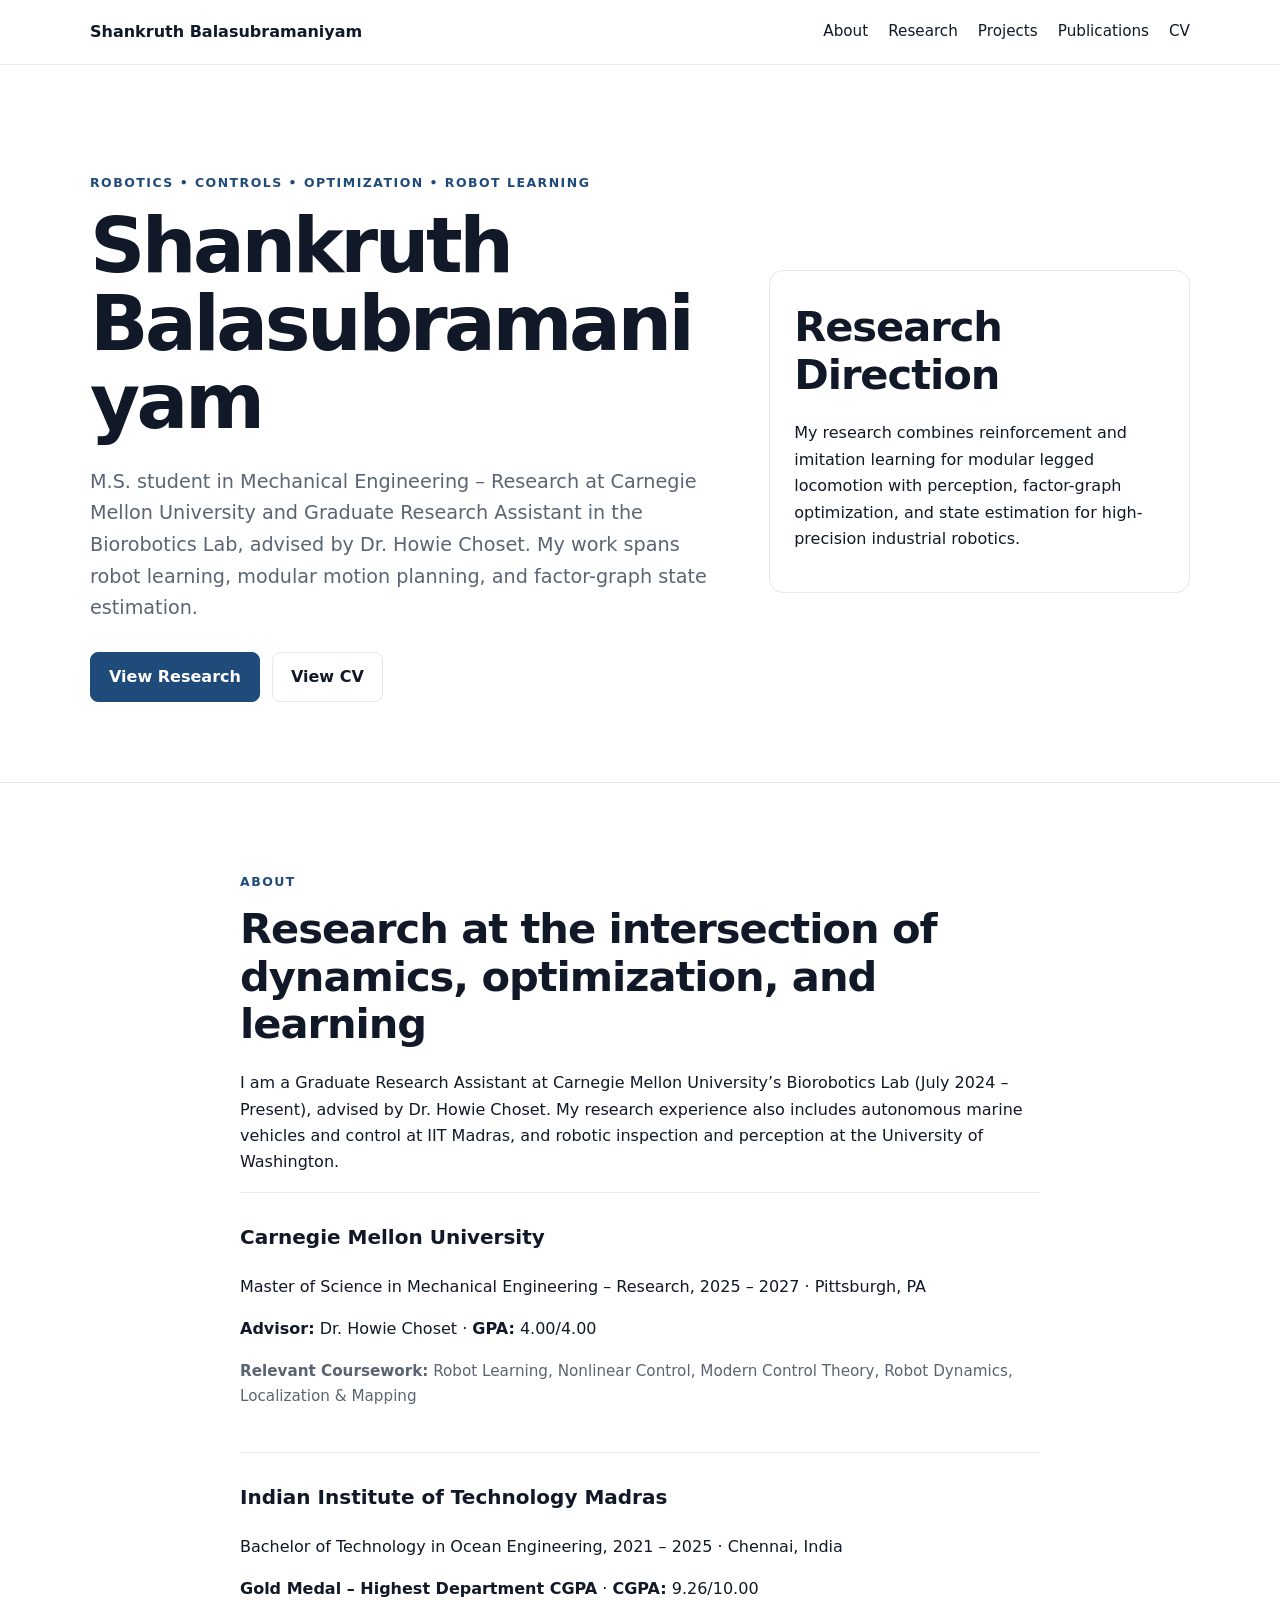
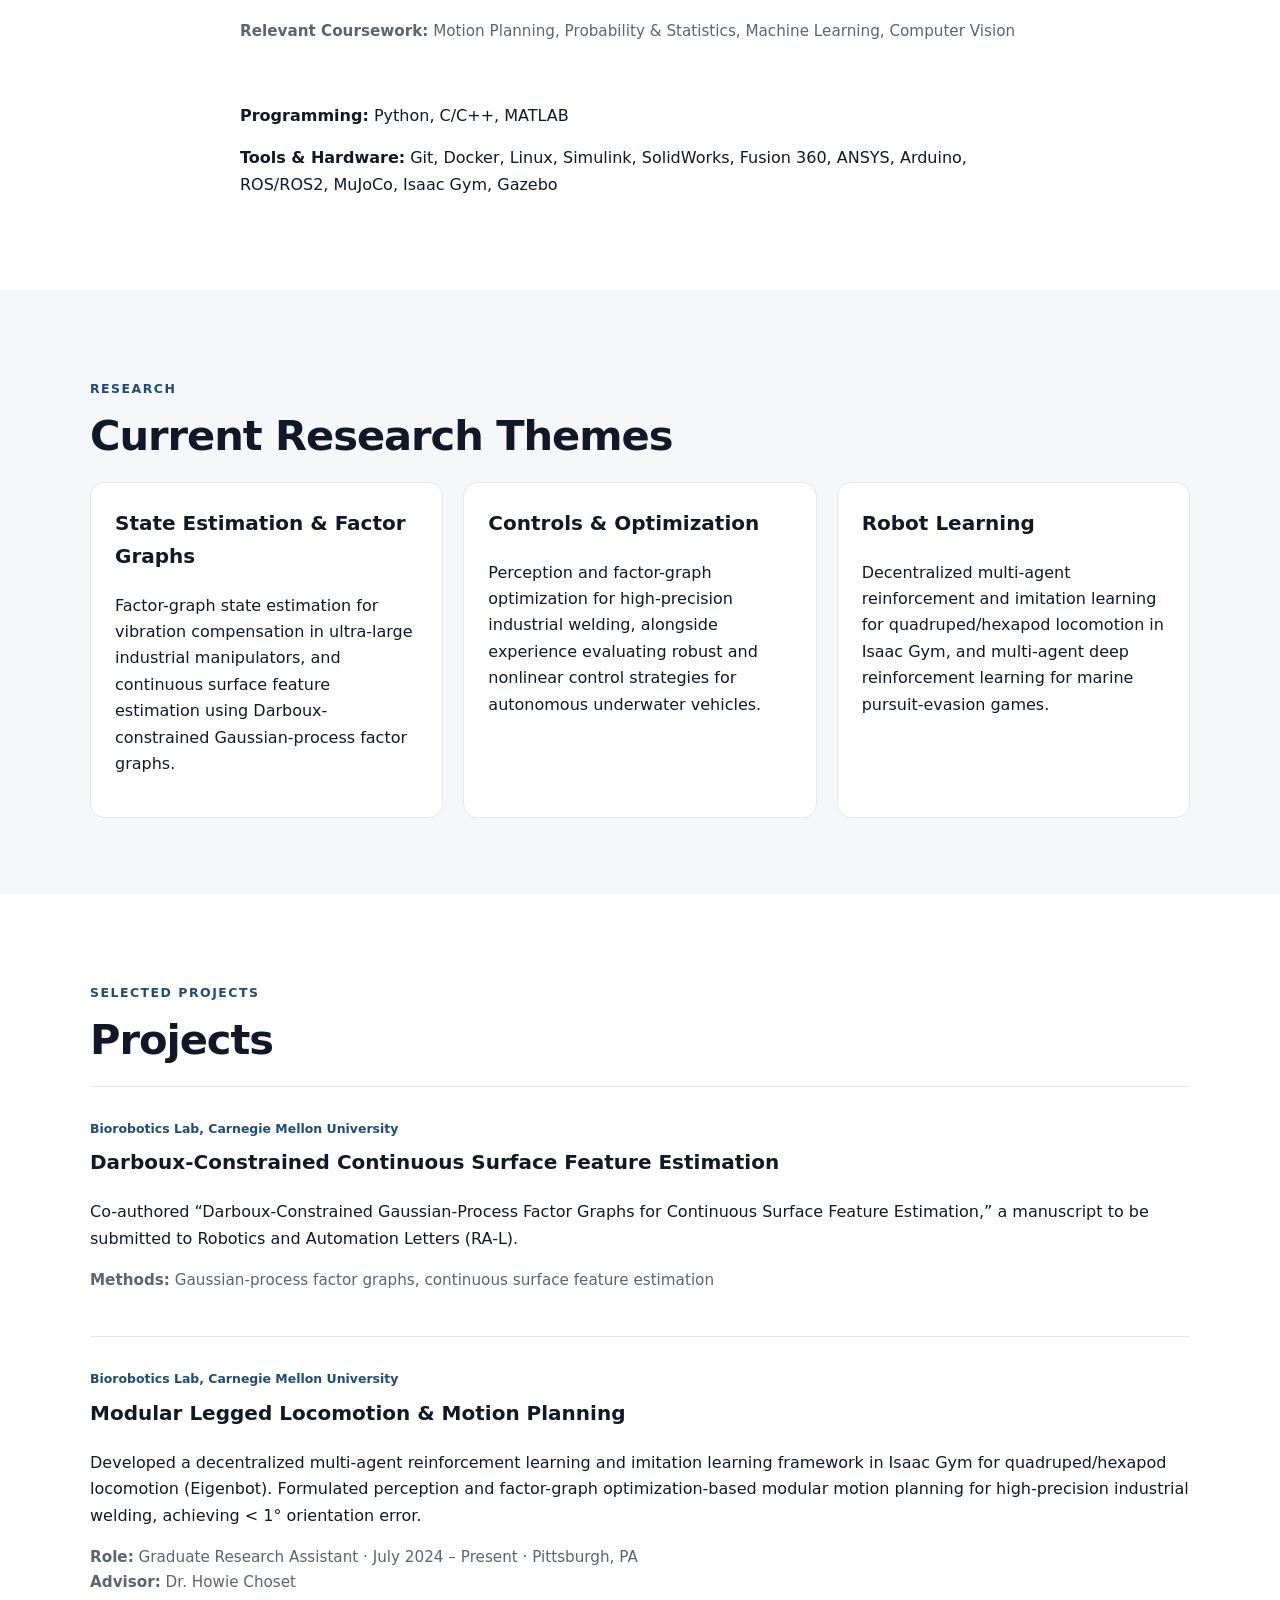
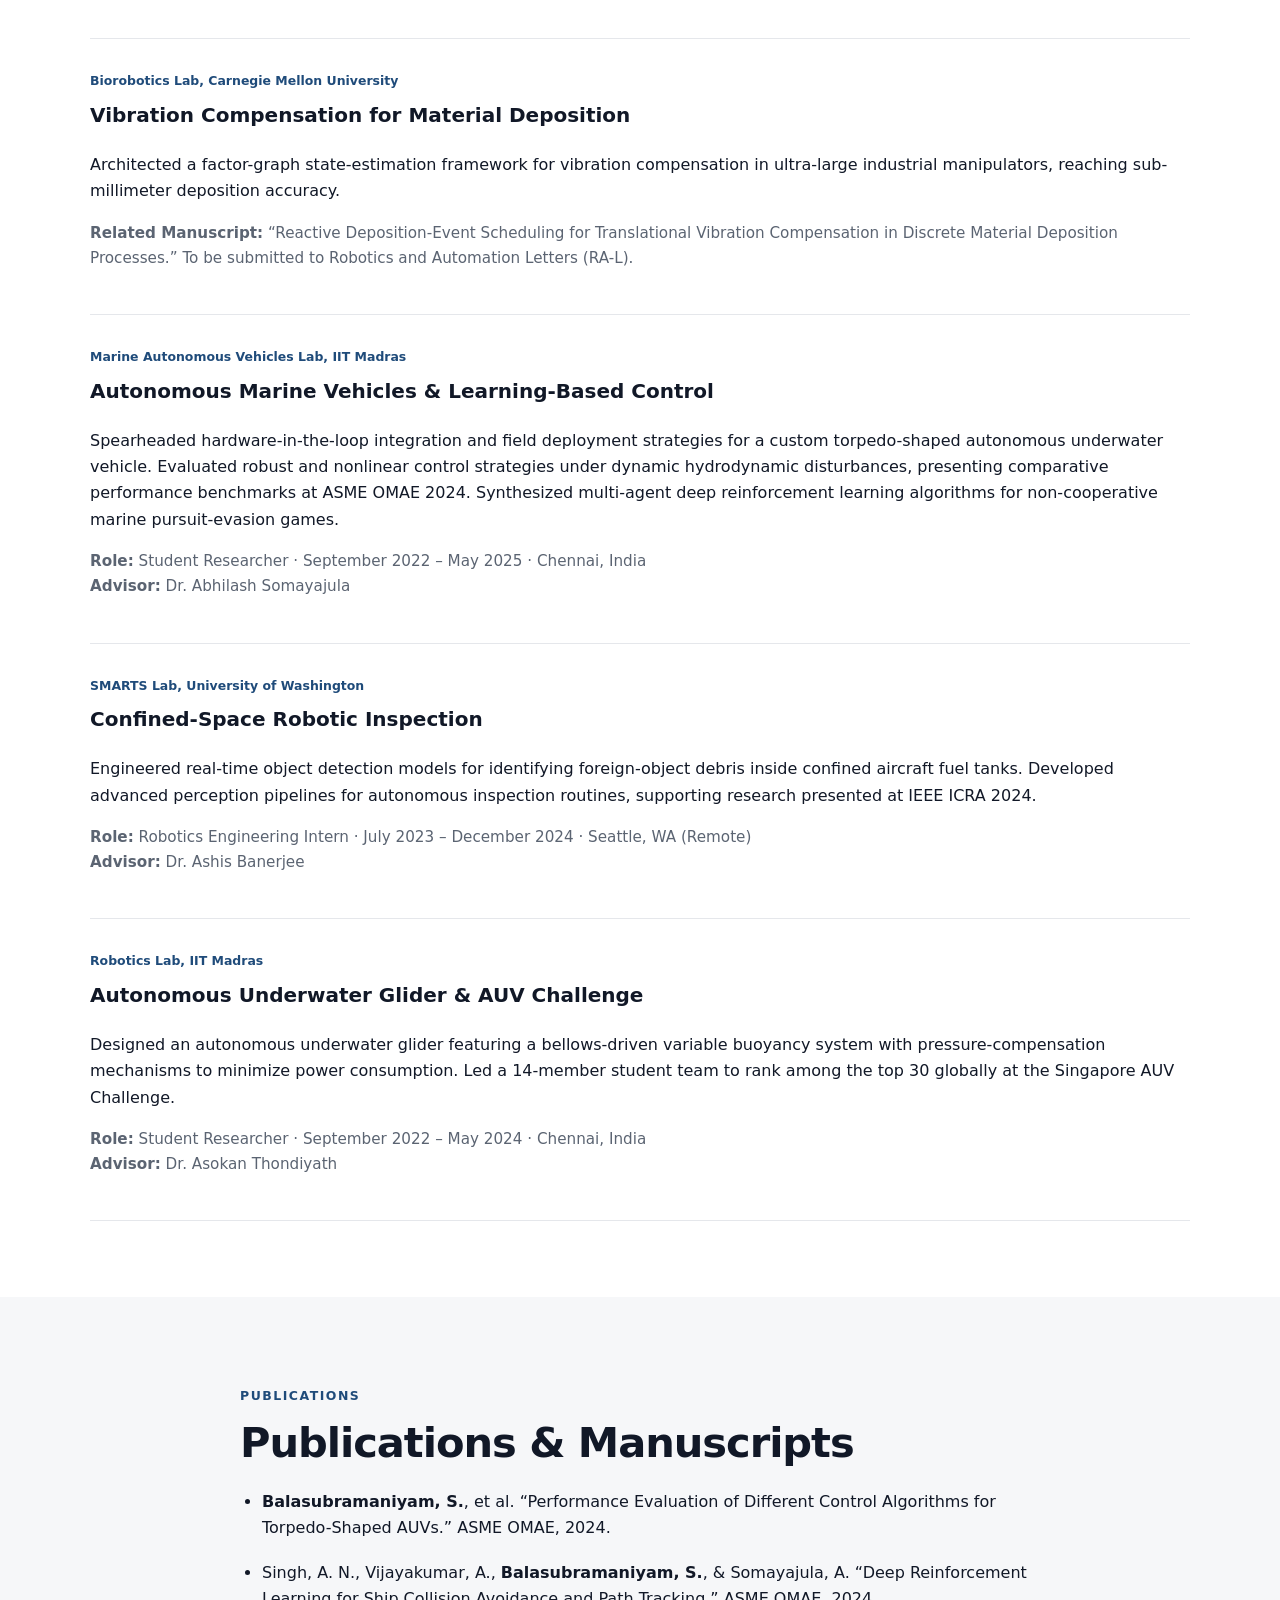
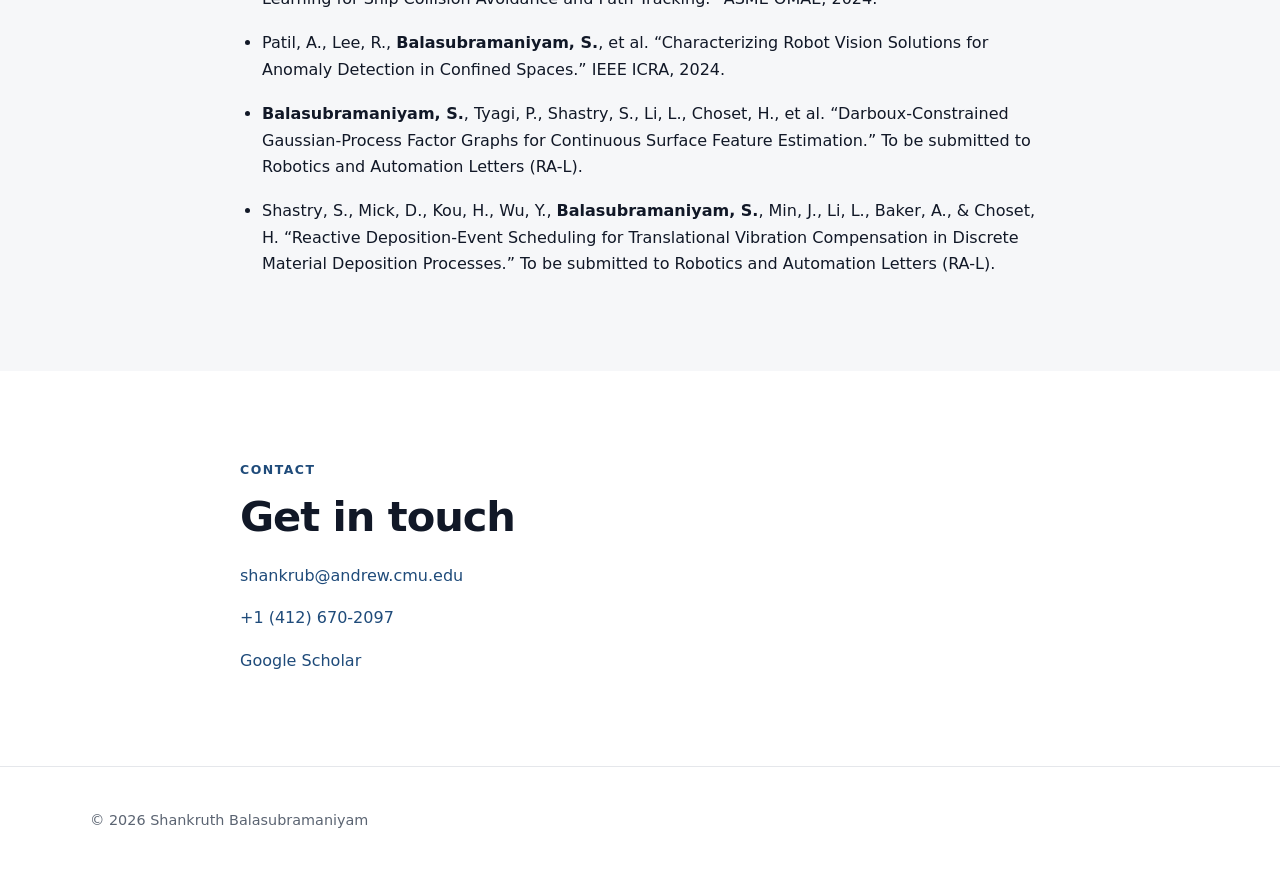
==== index.html @ b3bd7e30 "files added" ====
<!DOCTYPE html>
<html lang="en">
<head>
  <meta charset="UTF-8">
  <meta name="viewport" content="width=device-width, initial-scale=1.0">
  <meta name="description" content="Shankruth Balasubramaniyam — robotics, controls, optimization, and robot learning research portfolio.">
  <title>Shankruth Balasubramaniyam</title>
  <link rel="stylesheet" href="styles.css">
</head>
<body>
<header class="site-header">
  <div class="container nav">
    <a class="brand" href="#home">Shankruth Balasubramaniyam</a>
    <nav aria-label="Main navigation">
      <a href="#about">About</a>
      <a href="#research">Research</a>
      <a href="#projects">Projects</a>
      <a href="#publications">Publications</a>
      <a href="cv.pdf" target="_blank" rel="noopener">CV</a>
    </nav>
  </div>
</header>
<main>
<section id="home" class="hero">
  <div class="container hero-grid">
    <div>
      <p class="eyebrow">Robotics • Controls • Optimization • Robot Learning</p>
      <h1>Shankruth Balasubramaniyam</h1>
      <p class="lead">M.S. student in Mechanical Engineering – Research at Carnegie Mellon University and Graduate Research Assistant in the Biorobotics Lab, advised by Dr. Howie Choset. My work spans robot learning, modular motion planning, and factor-graph state estimation.</p>
      <div class="buttons">
        <a class="button primary" href="#research">View Research</a>
        <a class="button" href="cv.pdf" target="_blank" rel="noopener">View CV</a>
      </div>
    </div>
    <div class="card">
      <h2>Research Direction</h2>
      <p>My research combines reinforcement and imitation learning for modular legged locomotion with perception, factor-graph optimization, and state estimation for high-precision industrial robotics.</p>
    </div>
  </div>
</section>
<section id="about" class="section">
  <div class="container narrow">
    <p class="eyebrow">About</p>
    <h2>Research at the intersection of dynamics, optimization, and learning</h2>
    <p>I am a Graduate Research Assistant at Carnegie Mellon University’s Biorobotics Lab (July 2024 – Present), advised by Dr. Howie Choset. My research experience also includes autonomous marine vehicles and control at IIT Madras, and robotic inspection and perception at the University of Washington.</p>
    <div class="project">
      <h3>Carnegie Mellon University</h3>
      <p>Master of Science in Mechanical Engineering – Research, 2025 – 2027 · Pittsburgh, PA</p>
      <p><strong>Advisor:</strong> Dr. Howie Choset · <strong>GPA:</strong> 4.00/4.00</p>
      <p class="meta"><strong>Relevant Coursework:</strong> Robot Learning, Nonlinear Control, Modern Control Theory, Robot Dynamics, Localization &amp; Mapping</p>
    </div>
    <div class="project">
      <h3>Indian Institute of Technology Madras</h3>
      <p>Bachelor of Technology in Ocean Engineering, 2021 – 2025 · Chennai, India</p>
      <p><strong>Gold Medal – Highest Department CGPA</strong> · <strong>CGPA:</strong> 9.26/10.00</p>
      <p class="meta"><strong>Relevant Coursework:</strong> Motion Planning, Probability &amp; Statistics, Machine Learning, Computer Vision</p>
    </div>
    <p><strong>Programming:</strong> Python, C/C++, MATLAB</p>
    <p><strong>Tools &amp; Hardware:</strong> Git, Docker, Linux, Simulink, SolidWorks, Fusion 360, ANSYS, Arduino, ROS/ROS2, MuJoCo, Isaac Gym, Gazebo</p>
  </div>
</section>
<section id="research" class="section alt">
  <div class="container">
    <p class="eyebrow">Research</p>
    <h2>Current Research Themes</h2>
    <div class="grid three">
      <article class="card">
        <h3>State Estimation &amp; Factor Graphs</h3>
        <p>Factor-graph state estimation for vibration compensation in ultra-large industrial manipulators, and continuous surface feature estimation using Darboux-constrained Gaussian-process factor graphs.</p>
      </article>
      <article class="card">
        <h3>Controls &amp; Optimization</h3>
        <p>Perception and factor-graph optimization for high-precision industrial welding, alongside experience evaluating robust and nonlinear control strategies for autonomous underwater vehicles.</p>
      </article>
      <article class="card">
        <h3>Robot Learning</h3>
        <p>Decentralized multi-agent reinforcement and imitation learning for quadruped/hexapod locomotion in Isaac Gym, and multi-agent deep reinforcement learning for marine pursuit-evasion games.</p>
      </article>
    </div>
  </div>
</section>
<section id="projects" class="section">
  <div class="container">
    <p class="eyebrow">Selected Projects</p>
    <h2>Projects</h2>
    <div class="project">
      <span class="tag">Biorobotics Lab, Carnegie Mellon University</span>
      <h3>Darboux-Constrained Continuous Surface Feature Estimation</h3>
      <p>Co-authored “Darboux-Constrained Gaussian-Process Factor Graphs for Continuous Surface Feature Estimation,” a manuscript to be submitted to Robotics and Automation Letters (RA-L).</p>
      <p class="meta"><strong>Methods:</strong> Gaussian-process factor graphs, continuous surface feature estimation</p>
    </div>
    <div class="project">
      <span class="tag">Biorobotics Lab, Carnegie Mellon University</span>
      <h3>Modular Legged Locomotion &amp; Motion Planning</h3>
      <p>Developed a decentralized multi-agent reinforcement learning and imitation learning framework in Isaac Gym for quadruped/hexapod locomotion (Eigenbot). Formulated perception and factor-graph optimization-based modular motion planning for high-precision industrial welding, achieving &lt; 1° orientation error.</p>
      <p class="meta"><strong>Role:</strong> Graduate Research Assistant · July 2024 – Present · Pittsburgh, PA<br><strong>Advisor:</strong> Dr. Howie Choset</p>
    </div>
    <div class="project">
      <span class="tag">Biorobotics Lab, Carnegie Mellon University</span>
      <h3>Vibration Compensation for Material Deposition</h3>
      <p>Architected a factor-graph state-estimation framework for vibration compensation in ultra-large industrial manipulators, reaching sub-millimeter deposition accuracy.</p>
      <p class="meta"><strong>Related Manuscript:</strong> “Reactive Deposition-Event Scheduling for Translational Vibration Compensation in Discrete Material Deposition Processes.” To be submitted to Robotics and Automation Letters (RA-L).</p>
    </div>
    <div class="project">
      <span class="tag">Marine Autonomous Vehicles Lab, IIT Madras</span>
      <h3>Autonomous Marine Vehicles &amp; Learning-Based Control</h3>
      <p>Spearheaded hardware-in-the-loop integration and field deployment strategies for a custom torpedo-shaped autonomous underwater vehicle. Evaluated robust and nonlinear control strategies under dynamic hydrodynamic disturbances, presenting comparative performance benchmarks at ASME OMAE 2024. Synthesized multi-agent deep reinforcement learning algorithms for non-cooperative marine pursuit-evasion games.</p>
      <p class="meta"><strong>Role:</strong> Student Researcher · September 2022 – May 2025 · Chennai, India<br><strong>Advisor:</strong> Dr. Abhilash Somayajula</p>
    </div>
    <div class="project">
      <span class="tag">SMARTS Lab, University of Washington</span>
      <h3>Confined-Space Robotic Inspection</h3>
      <p>Engineered real-time object detection models for identifying foreign-object debris inside confined aircraft fuel tanks. Developed advanced perception pipelines for autonomous inspection routines, supporting research presented at IEEE ICRA 2024.</p>
      <p class="meta"><strong>Role:</strong> Robotics Engineering Intern · July 2023 – December 2024 · Seattle, WA (Remote)<br><strong>Advisor:</strong> Dr. Ashis Banerjee</p>
    </div>
    <div class="project">
      <span class="tag">Robotics Lab, IIT Madras</span>
      <h3>Autonomous Underwater Glider &amp; AUV Challenge</h3>
      <p>Designed an autonomous underwater glider featuring a bellows-driven variable buoyancy system with pressure-compensation mechanisms to minimize power consumption. Led a 14-member student team to rank among the top 30 globally at the Singapore AUV Challenge.</p>
      <p class="meta"><strong>Role:</strong> Student Researcher · September 2022 – May 2024 · Chennai, India<br><strong>Advisor:</strong> Dr. Asokan Thondiyath</p>
    </div>
  </div>
</section>
<section id="publications" class="section alt">
  <div class="container narrow">
    <p class="eyebrow">Publications</p>
    <h2>Publications &amp; Manuscripts</h2>
    <ul class="pubs">
<li><strong>Balasubramaniyam, S.</strong>, et al. “Performance Evaluation of Different Control Algorithms for Torpedo-Shaped AUVs.” ASME OMAE, 2024.</li>
<li>Singh, A. N., Vijayakumar, A., <strong>Balasubramaniyam, S.</strong>, &amp; Somayajula, A. “Deep Reinforcement Learning for Ship Collision Avoidance and Path Tracking.” ASME OMAE, 2024.</li>
<li>Patil, A., Lee, R., <strong>Balasubramaniyam, S.</strong>, et al. “Characterizing Robot Vision Solutions for Anomaly Detection in Confined Spaces.” IEEE ICRA, 2024.</li>
<li><strong>Balasubramaniyam, S.</strong>, Tyagi, P., Shastry, S., Li, L., Choset, H., et al. “Darboux-Constrained Gaussian-Process Factor Graphs for Continuous Surface Feature Estimation.” To be submitted to Robotics and Automation Letters (RA-L).</li>
<li>Shastry, S., Mick, D., Kou, H., Wu, Y., <strong>Balasubramaniyam, S.</strong>, Min, J., Li, L., Baker, A., &amp; Choset, H. “Reactive Deposition-Event Scheduling for Translational Vibration Compensation in Discrete Material Deposition Processes.” To be submitted to Robotics and Automation Letters (RA-L).</li>
</ul>
  </div>
</section>
<section class="section">
  <div class="container narrow">
    <p class="eyebrow">Contact</p>
    <h2>Get in touch</h2>
    <p><a href="mailto:shankrub@andrew.cmu.edu">shankrub@andrew.cmu.edu</a></p>
    <p><a href="tel:+14126702097">+1 (412) 670-2097</a></p>
    <p><a href="https://scholar.google.com/citations?user=RZcgPHcAAAAJ&amp;hl=en" target="_blank" rel="noopener">Google Scholar</a></p>
  </div>
</section>
</main>
<footer>
  <div class="container"><p>© 2026 Shankruth Balasubramaniyam</p></div>
</footer>
</body>
</html>
---- styles.css ----
*{box-sizing:border-box}
:root{--bg:#fff;--text:#111827;--muted:#5b6472;--line:#e5e7eb;--soft:#f6f7f9;--accent:#1f4b7a;--max:1100px}
html{scroll-behavior:smooth;scroll-padding-top:90px}
body{margin:0;font-family:Inter,ui-sans-serif,system-ui,-apple-system,BlinkMacSystemFont,"Segoe UI",sans-serif;color:var(--text);background:var(--bg);line-height:1.65}
a{color:var(--accent);text-decoration:none}a:hover{text-decoration:underline}
a:focus-visible{outline:2px solid var(--accent);outline-offset:4px}
.container{width:min(var(--max),calc(100% - 40px));margin:0 auto}.narrow{max-width:800px}
.site-header{position:sticky;top:0;z-index:20;border-bottom:1px solid var(--line);background:rgba(255,255,255,.96);backdrop-filter:blur(8px)}
.nav{min-height:64px;display:flex;align-items:center;justify-content:space-between;gap:24px}.brand{font-weight:700;color:var(--text)}
nav{display:flex;gap:20px;flex-wrap:wrap}nav a{color:var(--text);font-size:.95rem}
.hero{padding:96px 0 80px;border-bottom:1px solid var(--line)}.hero-grid{display:grid;grid-template-columns:1.5fr 1fr;gap:48px;align-items:center}
h1{font-size:clamp(2.6rem,6vw,4.8rem);line-height:1.02;letter-spacing:-.045em;margin:10px 0 24px;overflow-wrap:anywhere}
h2{font-size:clamp(1.8rem,4vw,2.6rem);line-height:1.15;letter-spacing:-.025em;margin:8px 0 22px}
h3{margin-top:0;font-size:1.25rem}.lead{font-size:1.2rem;color:var(--muted);max-width:760px}
.eyebrow{text-transform:uppercase;letter-spacing:.12em;font-size:.78rem;font-weight:700;color:var(--accent)}
.buttons{display:flex;gap:12px;margin-top:28px;flex-wrap:wrap}.button{display:inline-block;padding:11px 18px;border:1px solid var(--line);border-radius:8px;color:var(--text);font-weight:600}
.button.primary{background:var(--accent);color:#fff;border-color:var(--accent)}
.section{padding:76px 0}.alt{background:var(--soft)}.grid{display:grid;gap:20px}.grid.three{grid-template-columns:repeat(3,1fr)}
.card{border:1px solid var(--line);border-radius:14px;padding:24px;background:#fff}
.project{padding:28px 0;border-top:1px solid var(--line)}.project:last-child{border-bottom:1px solid var(--line)}
.tag{display:inline-block;font-size:.78rem;font-weight:700;color:var(--accent);margin-bottom:7px}.meta,.small{color:var(--muted);font-size:.95rem}
.pubs{padding-left:22px}.pubs li{margin-bottom:18px}
footer{border-top:1px solid var(--line);padding:28px 0;color:var(--muted);font-size:.9rem}
@media(max-width:800px){.hero-grid,.grid.three{grid-template-columns:1fr}.nav{align-items:flex-start;padding:14px 0;flex-wrap:wrap}nav{gap:12px}.hero{padding-top:64px}html{scroll-padding-top:130px}}
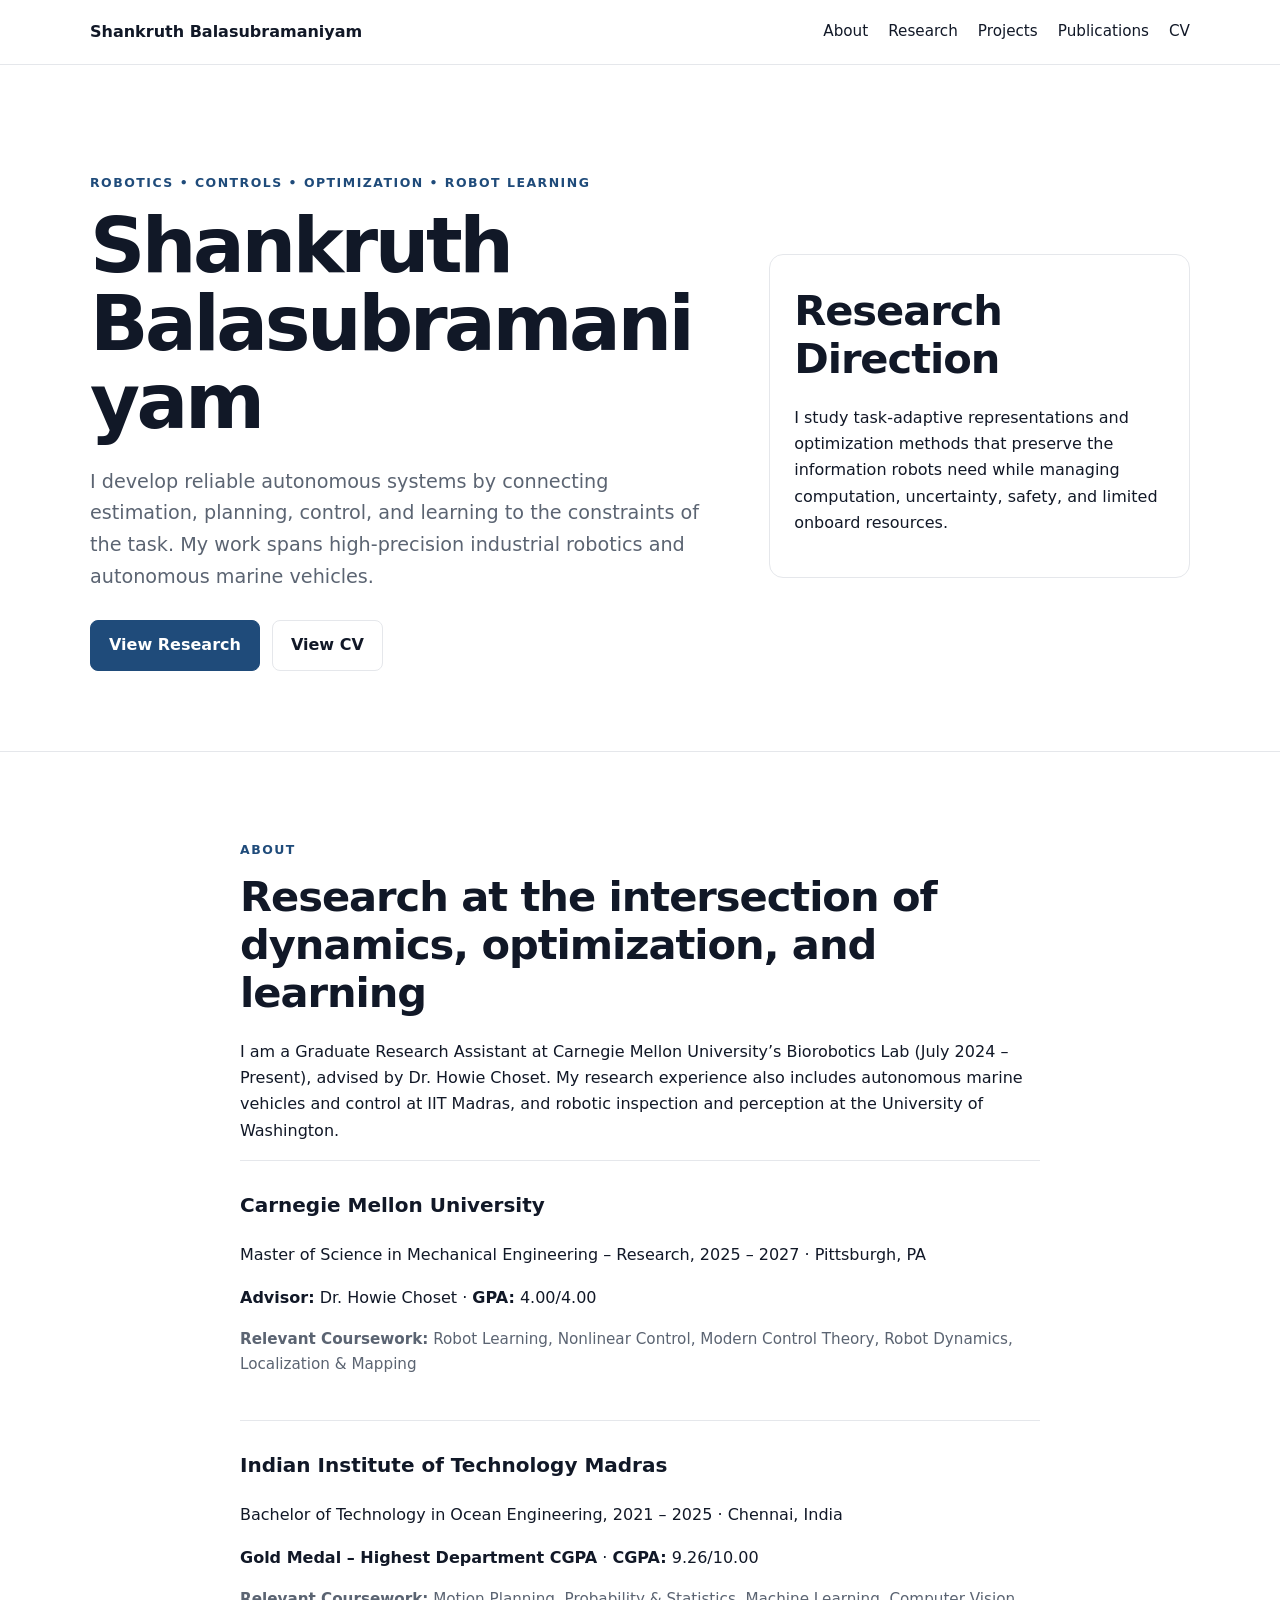
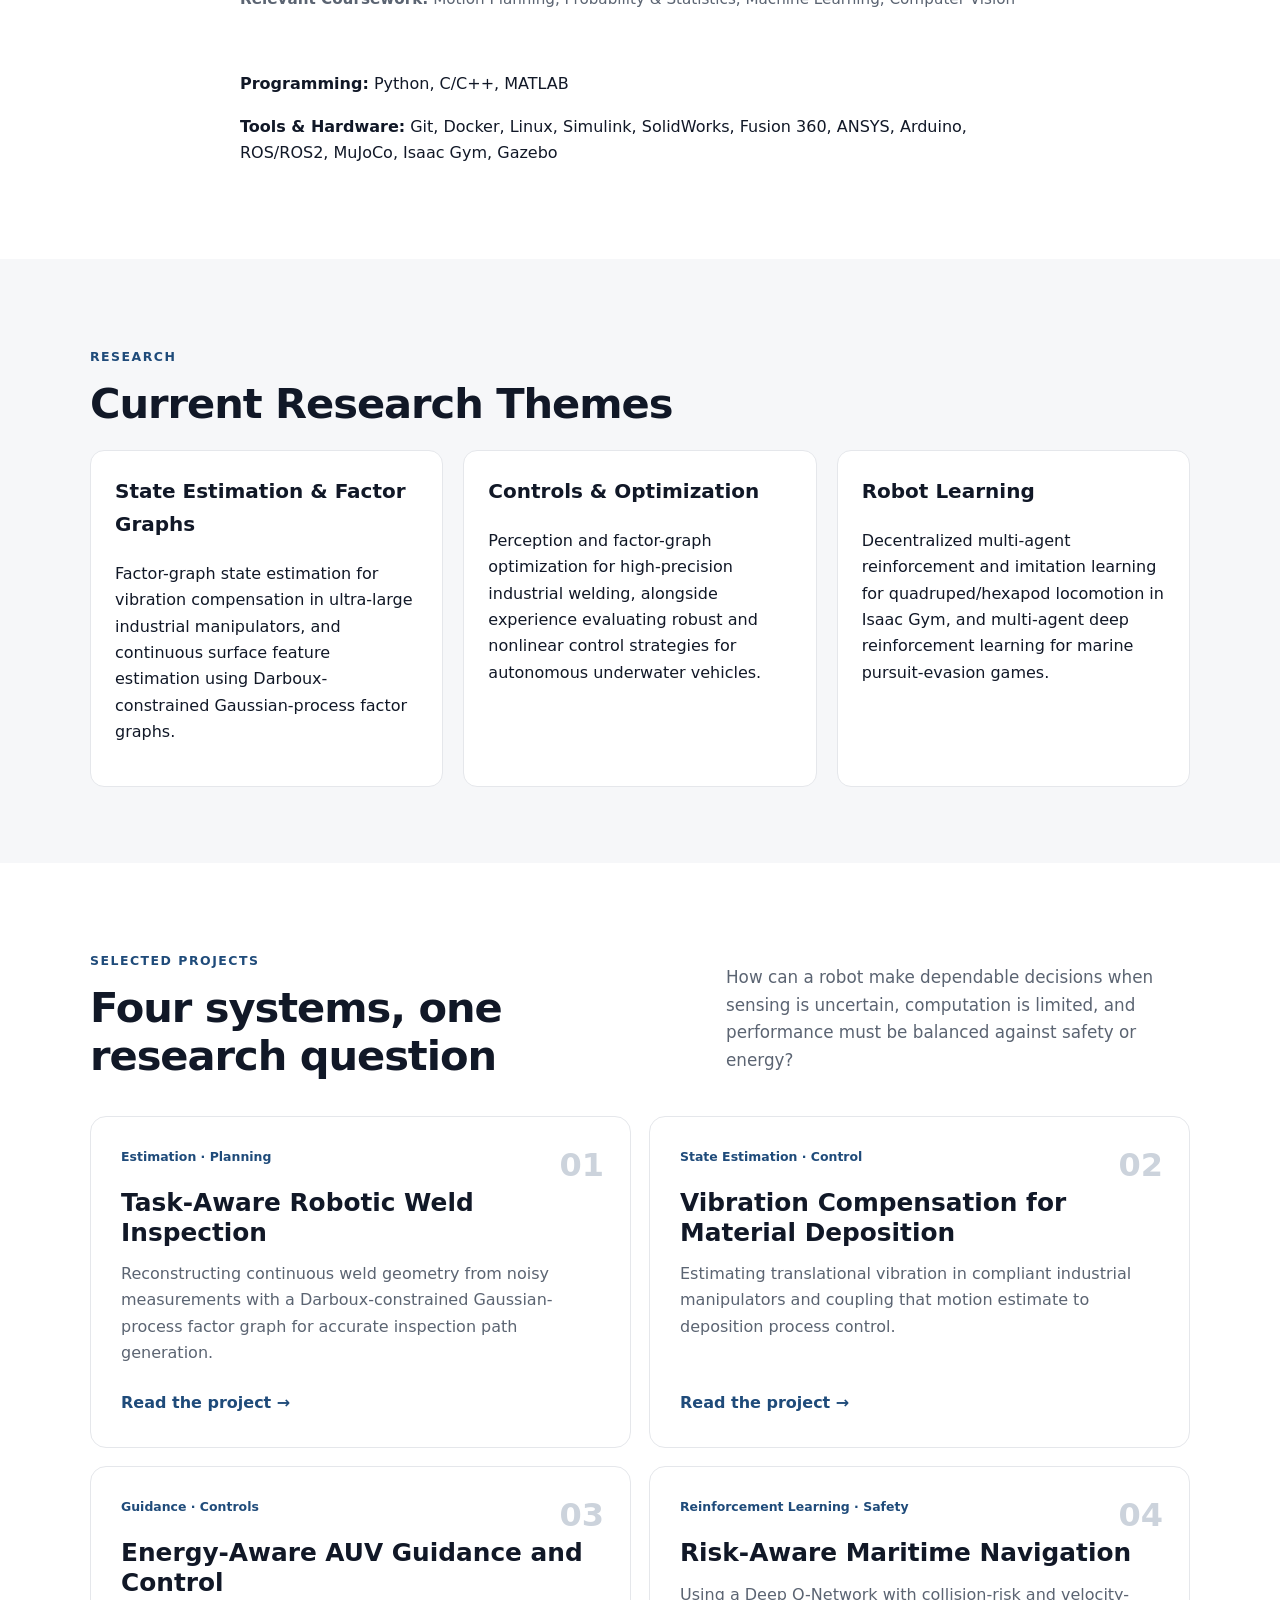
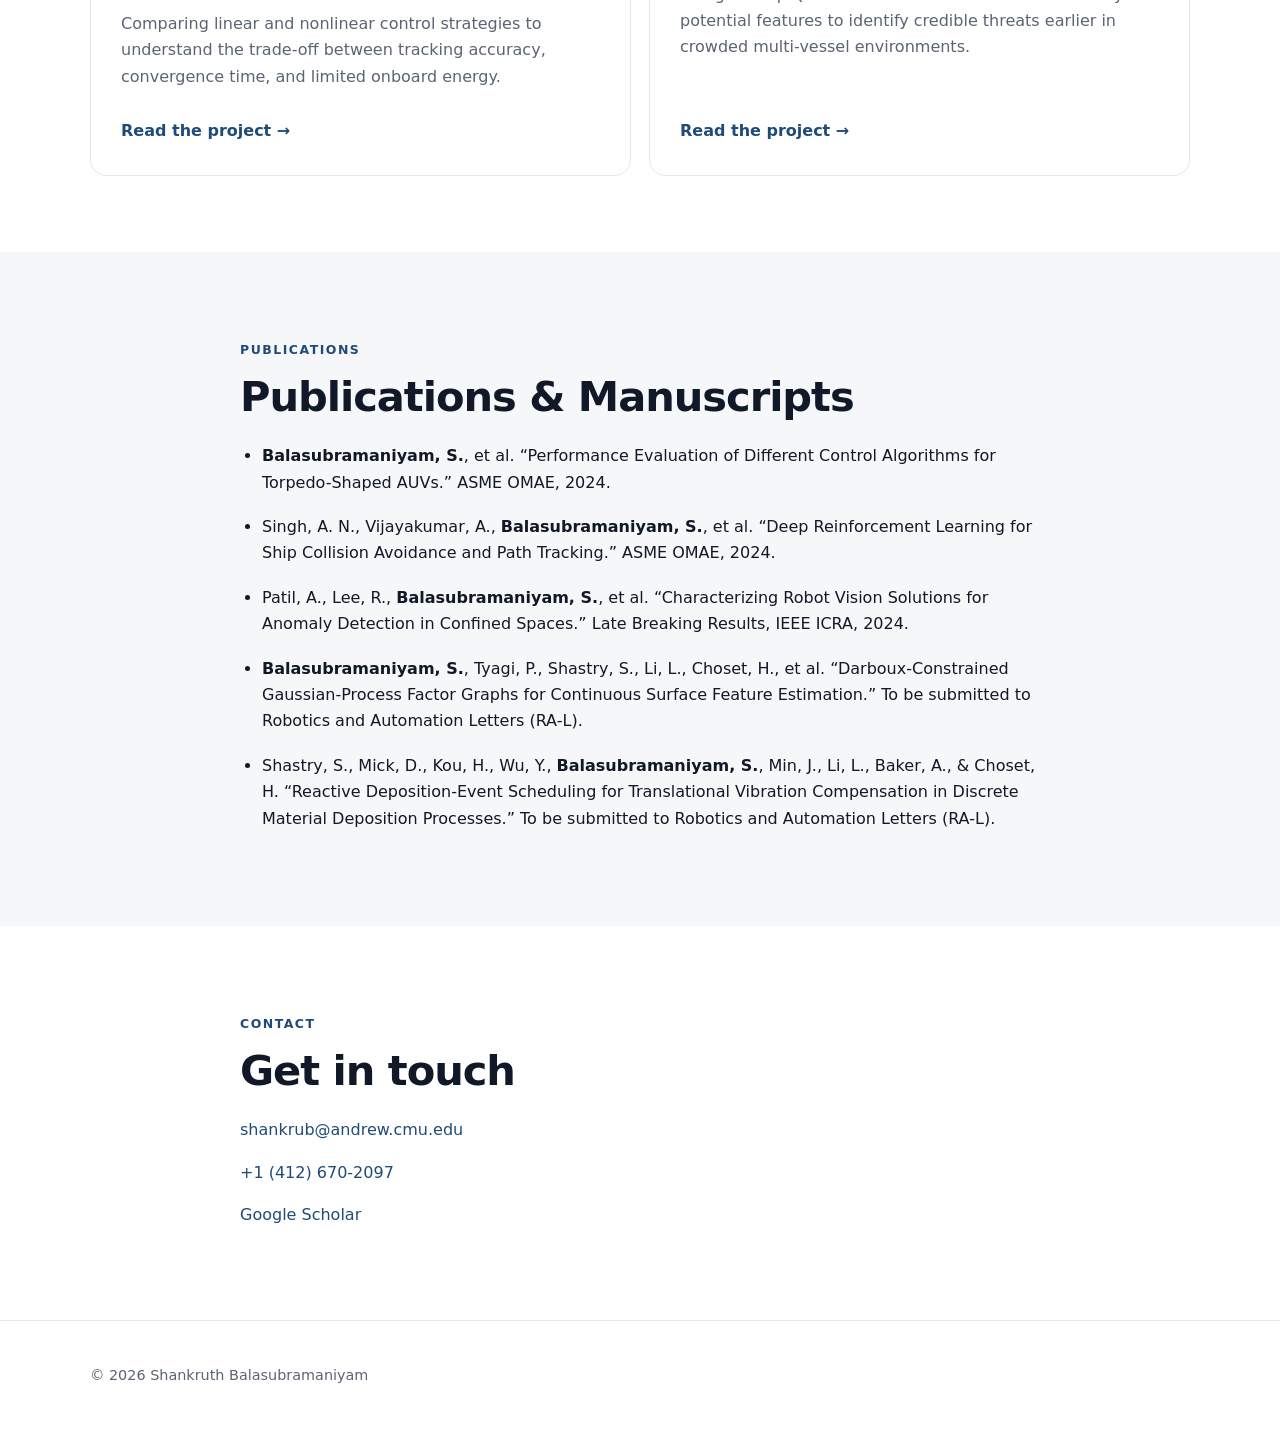
==== commit 2b628198: "Add four detailed project pages" ====
--- a/index.html
+++ b/index.html
@@ -1,151 +1,143 @@
-<!DOCTYPE html>
-<html lang="en">
-<head>
-  <meta charset="UTF-8">
-  <meta name="viewport" content="width=device-width, initial-scale=1.0">
-  <meta name="description" content="Shankruth Balasubramaniyam — robotics, controls, optimization, and robot learning research portfolio.">
-  <title>Shankruth Balasubramaniyam</title>
-  <link rel="stylesheet" href="styles.css">
-</head>
-<body>
-<header class="site-header">
-  <div class="container nav">
-    <a class="brand" href="#home">Shankruth Balasubramaniyam</a>
-    <nav aria-label="Main navigation">
-      <a href="#about">About</a>
-      <a href="#research">Research</a>
-      <a href="#projects">Projects</a>
-      <a href="#publications">Publications</a>
-      <a href="cv.pdf" target="_blank" rel="noopener">CV</a>
-    </nav>
-  </div>
-</header>
-<main>
-<section id="home" class="hero">
-  <div class="container hero-grid">
-    <div>
-      <p class="eyebrow">Robotics • Controls • Optimization • Robot Learning</p>
-      <h1>Shankruth Balasubramaniyam</h1>
-      <p class="lead">M.S. student in Mechanical Engineering – Research at Carnegie Mellon University and Graduate Research Assistant in the Biorobotics Lab, advised by Dr. Howie Choset. My work spans robot learning, modular motion planning, and factor-graph state estimation.</p>
-      <div class="buttons">
-        <a class="button primary" href="#research">View Research</a>
-        <a class="button" href="cv.pdf" target="_blank" rel="noopener">View CV</a>
-      </div>
-    </div>
-    <div class="card">
-      <h2>Research Direction</h2>
-      <p>My research combines reinforcement and imitation learning for modular legged locomotion with perception, factor-graph optimization, and state estimation for high-precision industrial robotics.</p>
-    </div>
-  </div>
-</section>
-<section id="about" class="section">
-  <div class="container narrow">
-    <p class="eyebrow">About</p>
-    <h2>Research at the intersection of dynamics, optimization, and learning</h2>
-    <p>I am a Graduate Research Assistant at Carnegie Mellon University’s Biorobotics Lab (July 2024 – Present), advised by Dr. Howie Choset. My research experience also includes autonomous marine vehicles and control at IIT Madras, and robotic inspection and perception at the University of Washington.</p>
-    <div class="project">
-      <h3>Carnegie Mellon University</h3>
-      <p>Master of Science in Mechanical Engineering – Research, 2025 – 2027 · Pittsburgh, PA</p>
-      <p><strong>Advisor:</strong> Dr. Howie Choset · <strong>GPA:</strong> 4.00/4.00</p>
-      <p class="meta"><strong>Relevant Coursework:</strong> Robot Learning, Nonlinear Control, Modern Control Theory, Robot Dynamics, Localization &amp; Mapping</p>
-    </div>
-    <div class="project">
-      <h3>Indian Institute of Technology Madras</h3>
-      <p>Bachelor of Technology in Ocean Engineering, 2021 – 2025 · Chennai, India</p>
-      <p><strong>Gold Medal – Highest Department CGPA</strong> · <strong>CGPA:</strong> 9.26/10.00</p>
-      <p class="meta"><strong>Relevant Coursework:</strong> Motion Planning, Probability &amp; Statistics, Machine Learning, Computer Vision</p>
-    </div>
-    <p><strong>Programming:</strong> Python, C/C++, MATLAB</p>
-    <p><strong>Tools &amp; Hardware:</strong> Git, Docker, Linux, Simulink, SolidWorks, Fusion 360, ANSYS, Arduino, ROS/ROS2, MuJoCo, Isaac Gym, Gazebo</p>
-  </div>
-</section>
-<section id="research" class="section alt">
-  <div class="container">
-    <p class="eyebrow">Research</p>
-    <h2>Current Research Themes</h2>
-    <div class="grid three">
-      <article class="card">
-        <h3>State Estimation &amp; Factor Graphs</h3>
-        <p>Factor-graph state estimation for vibration compensation in ultra-large industrial manipulators, and continuous surface feature estimation using Darboux-constrained Gaussian-process factor graphs.</p>
-      </article>
-      <article class="card">
-        <h3>Controls &amp; Optimization</h3>
-        <p>Perception and factor-graph optimization for high-precision industrial welding, alongside experience evaluating robust and nonlinear control strategies for autonomous underwater vehicles.</p>
-      </article>
-      <article class="card">
-        <h3>Robot Learning</h3>
-        <p>Decentralized multi-agent reinforcement and imitation learning for quadruped/hexapod locomotion in Isaac Gym, and multi-agent deep reinforcement learning for marine pursuit-evasion games.</p>
-      </article>
-    </div>
-  </div>
-</section>
-<section id="projects" class="section">
-  <div class="container">
-    <p class="eyebrow">Selected Projects</p>
-    <h2>Projects</h2>
+<!DOCTYPE html>
+<html lang="en">
+<head>
+  <meta charset="UTF-8">
+  <meta name="viewport" content="width=device-width, initial-scale=1.0">
+  <meta name="description" content="Shankruth Balasubramaniyam — robotics, controls, optimization, and robot learning research portfolio.">
+  <title>Shankruth Balasubramaniyam</title>
+  <link rel="stylesheet" href="styles.css">
+</head>
+<body>
+<header class="site-header">
+  <div class="container nav">
+    <a class="brand" href="#home">Shankruth Balasubramaniyam</a>
+    <nav aria-label="Main navigation">
+      <a href="#about">About</a>
+      <a href="#research">Research</a>
+      <a href="#projects">Projects</a>
+      <a href="#publications">Publications</a>
+      <a href="cv.pdf" target="_blank" rel="noopener">CV</a>
+    </nav>
+  </div>
+</header>
+<main>
+<section id="home" class="hero">
+  <div class="container hero-grid">
+    <div>
+      <p class="eyebrow">Robotics • Controls • Optimization • Robot Learning</p>
+      <h1>Shankruth Balasubramaniyam</h1>
+      <p class="lead">I develop reliable autonomous systems by connecting estimation, planning, control, and learning to the constraints of the task. My work spans high-precision industrial robotics and autonomous marine vehicles.</p>
+      <div class="buttons">
+        <a class="button primary" href="#research">View Research</a>
+        <a class="button" href="cv.pdf" target="_blank" rel="noopener">View CV</a>
+      </div>
+    </div>
+    <div class="card">
+      <h2>Research Direction</h2>
+      <p>I study task-adaptive representations and optimization methods that preserve the information robots need while managing computation, uncertainty, safety, and limited onboard resources.</p>
+    </div>
+  </div>
+</section>
+<section id="about" class="section">
+  <div class="container narrow">
+    <p class="eyebrow">About</p>
+    <h2>Research at the intersection of dynamics, optimization, and learning</h2>
+    <p>I am a Graduate Research Assistant at Carnegie Mellon University’s Biorobotics Lab (July 2024 – Present), advised by Dr. Howie Choset. My research experience also includes autonomous marine vehicles and control at IIT Madras, and robotic inspection and perception at the University of Washington.</p>
     <div class="project">
-      <span class="tag">Biorobotics Lab, Carnegie Mellon University</span>
-      <h3>Darboux-Constrained Continuous Surface Feature Estimation</h3>
-      <p>Co-authored “Darboux-Constrained Gaussian-Process Factor Graphs for Continuous Surface Feature Estimation,” a manuscript to be submitted to Robotics and Automation Letters (RA-L).</p>
-      <p class="meta"><strong>Methods:</strong> Gaussian-process factor graphs, continuous surface feature estimation</p>
+      <h3>Carnegie Mellon University</h3>
+      <p>Master of Science in Mechanical Engineering – Research, 2025 – 2027 · Pittsburgh, PA</p>
+      <p><strong>Advisor:</strong> Dr. Howie Choset · <strong>GPA:</strong> 4.00/4.00</p>
+      <p class="meta"><strong>Relevant Coursework:</strong> Robot Learning, Nonlinear Control, Modern Control Theory, Robot Dynamics, Localization &amp; Mapping</p>
     </div>
-    <div class="project">
-      <span class="tag">Biorobotics Lab, Carnegie Mellon University</span>
-      <h3>Modular Legged Locomotion &amp; Motion Planning</h3>
-      <p>Developed a decentralized multi-agent reinforcement learning and imitation learning framework in Isaac Gym for quadruped/hexapod locomotion (Eigenbot). Formulated perception and factor-graph optimization-based modular motion planning for high-precision industrial welding, achieving &lt; 1° orientation error.</p>
-      <p class="meta"><strong>Role:</strong> Graduate Research Assistant · July 2024 – Present · Pittsburgh, PA<br><strong>Advisor:</strong> Dr. Howie Choset</p>
-    </div>
-    <div class="project">
-      <span class="tag">Biorobotics Lab, Carnegie Mellon University</span>
-      <h3>Vibration Compensation for Material Deposition</h3>
-      <p>Architected a factor-graph state-estimation framework for vibration compensation in ultra-large industrial manipulators, reaching sub-millimeter deposition accuracy.</p>
-      <p class="meta"><strong>Related Manuscript:</strong> “Reactive Deposition-Event Scheduling for Translational Vibration Compensation in Discrete Material Deposition Processes.” To be submitted to Robotics and Automation Letters (RA-L).</p>
-    </div>
-    <div class="project">
-      <span class="tag">Marine Autonomous Vehicles Lab, IIT Madras</span>
-      <h3>Autonomous Marine Vehicles &amp; Learning-Based Control</h3>
-      <p>Spearheaded hardware-in-the-loop integration and field deployment strategies for a custom torpedo-shaped autonomous underwater vehicle. Evaluated robust and nonlinear control strategies under dynamic hydrodynamic disturbances, presenting comparative performance benchmarks at ASME OMAE 2024. Synthesized multi-agent deep reinforcement learning algorithms for non-cooperative marine pursuit-evasion games.</p>
-      <p class="meta"><strong>Role:</strong> Student Researcher · September 2022 – May 2025 · Chennai, India<br><strong>Advisor:</strong> Dr. Abhilash Somayajula</p>
-    </div>
-    <div class="project">
-      <span class="tag">SMARTS Lab, University of Washington</span>
-      <h3>Confined-Space Robotic Inspection</h3>
-      <p>Engineered real-time object detection models for identifying foreign-object debris inside confined aircraft fuel tanks. Developed advanced perception pipelines for autonomous inspection routines, supporting research presented at IEEE ICRA 2024.</p>
-      <p class="meta"><strong>Role:</strong> Robotics Engineering Intern · July 2023 – December 2024 · Seattle, WA (Remote)<br><strong>Advisor:</strong> Dr. Ashis Banerjee</p>
-    </div>
-    <div class="project">
-      <span class="tag">Robotics Lab, IIT Madras</span>
-      <h3>Autonomous Underwater Glider &amp; AUV Challenge</h3>
-      <p>Designed an autonomous underwater glider featuring a bellows-driven variable buoyancy system with pressure-compensation mechanisms to minimize power consumption. Led a 14-member student team to rank among the top 30 globally at the Singapore AUV Challenge.</p>
-      <p class="meta"><strong>Role:</strong> Student Researcher · September 2022 – May 2024 · Chennai, India<br><strong>Advisor:</strong> Dr. Asokan Thondiyath</p>
-    </div>
-  </div>
-</section>
-<section id="publications" class="section alt">
-  <div class="container narrow">
-    <p class="eyebrow">Publications</p>
-    <h2>Publications &amp; Manuscripts</h2>
-    <ul class="pubs">
-<li><strong>Balasubramaniyam, S.</strong>, et al. “Performance Evaluation of Different Control Algorithms for Torpedo-Shaped AUVs.” ASME OMAE, 2024.</li>
-<li>Singh, A. N., Vijayakumar, A., <strong>Balasubramaniyam, S.</strong>, &amp; Somayajula, A. “Deep Reinforcement Learning for Ship Collision Avoidance and Path Tracking.” ASME OMAE, 2024.</li>
-<li>Patil, A., Lee, R., <strong>Balasubramaniyam, S.</strong>, et al. “Characterizing Robot Vision Solutions for Anomaly Detection in Confined Spaces.” IEEE ICRA, 2024.</li>
-<li><strong>Balasubramaniyam, S.</strong>, Tyagi, P., Shastry, S., Li, L., Choset, H., et al. “Darboux-Constrained Gaussian-Process Factor Graphs for Continuous Surface Feature Estimation.” To be submitted to Robotics and Automation Letters (RA-L).</li>
-<li>Shastry, S., Mick, D., Kou, H., Wu, Y., <strong>Balasubramaniyam, S.</strong>, Min, J., Li, L., Baker, A., &amp; Choset, H. “Reactive Deposition-Event Scheduling for Translational Vibration Compensation in Discrete Material Deposition Processes.” To be submitted to Robotics and Automation Letters (RA-L).</li>
-</ul>
-  </div>
-</section>
-<section class="section">
-  <div class="container narrow">
-    <p class="eyebrow">Contact</p>
-    <h2>Get in touch</h2>
-    <p><a href="mailto:shankrub@andrew.cmu.edu">shankrub@andrew.cmu.edu</a></p>
-    <p><a href="tel:+14126702097">+1 (412) 670-2097</a></p>
-    <p><a href="https://scholar.google.com/citations?user=RZcgPHcAAAAJ&amp;hl=en" target="_blank" rel="noopener">Google Scholar</a></p>
-  </div>
-</section>
-</main>
-<footer>
-  <div class="container"><p>© 2026 Shankruth Balasubramaniyam</p></div>
-</footer>
-</body>
-</html>
+    <div class="project">
+      <h3>Indian Institute of Technology Madras</h3>
+      <p>Bachelor of Technology in Ocean Engineering, 2021 – 2025 · Chennai, India</p>
+      <p><strong>Gold Medal – Highest Department CGPA</strong> · <strong>CGPA:</strong> 9.26/10.00</p>
+      <p class="meta"><strong>Relevant Coursework:</strong> Motion Planning, Probability &amp; Statistics, Machine Learning, Computer Vision</p>
+    </div>
+    <p><strong>Programming:</strong> Python, C/C++, MATLAB</p>
+    <p><strong>Tools &amp; Hardware:</strong> Git, Docker, Linux, Simulink, SolidWorks, Fusion 360, ANSYS, Arduino, ROS/ROS2, MuJoCo, Isaac Gym, Gazebo</p>
+  </div>
+</section>
+<section id="research" class="section alt">
+  <div class="container">
+    <p class="eyebrow">Research</p>
+    <h2>Current Research Themes</h2>
+    <div class="grid three">
+      <article class="card">
+        <h3>State Estimation &amp; Factor Graphs</h3>
+        <p>Factor-graph state estimation for vibration compensation in ultra-large industrial manipulators, and continuous surface feature estimation using Darboux-constrained Gaussian-process factor graphs.</p>
+      </article>
+      <article class="card">
+        <h3>Controls &amp; Optimization</h3>
+        <p>Perception and factor-graph optimization for high-precision industrial welding, alongside experience evaluating robust and nonlinear control strategies for autonomous underwater vehicles.</p>
+      </article>
+      <article class="card">
+        <h3>Robot Learning</h3>
+        <p>Decentralized multi-agent reinforcement and imitation learning for quadruped/hexapod locomotion in Isaac Gym, and multi-agent deep reinforcement learning for marine pursuit-evasion games.</p>
+      </article>
+    </div>
+  </div>
+</section>
+<section id="projects" class="section projects-section">
+  <div class="container">
+    <div class="section-intro">
+      <div><p class="eyebrow">Selected Projects</p><h2>Four systems, one research question</h2></div>
+      <p>How can a robot make dependable decisions when sensing is uncertain, computation is limited, and performance must be balanced against safety or energy?</p>
+    </div>
+    <div class="project-grid">
+      <a class="project-card" href="project-weld-inspection.html">
+        <span class="project-index">01</span><span class="tag">Estimation · Planning</span>
+        <h3>Task-Aware Robotic Weld Inspection</h3>
+        <p>Reconstructing continuous weld geometry from noisy measurements with a Darboux-constrained Gaussian-process factor graph for accurate inspection path generation.</p>
+        <span class="project-link">Read the project <span aria-hidden="true">→</span></span>
+      </a>
+      <a class="project-card" href="project-vibration-compensation.html">
+        <span class="project-index">02</span><span class="tag">State Estimation · Control</span>
+        <h3>Vibration Compensation for Material Deposition</h3>
+        <p>Estimating translational vibration in compliant industrial manipulators and coupling that motion estimate to deposition process control.</p>
+        <span class="project-link">Read the project <span aria-hidden="true">→</span></span>
+      </a>
+      <a class="project-card" href="project-auv-control.html">
+        <span class="project-index">03</span><span class="tag">Guidance · Controls</span>
+        <h3>Energy-Aware AUV Guidance and Control</h3>
+        <p>Comparing linear and nonlinear control strategies to understand the trade-off between tracking accuracy, convergence time, and limited onboard energy.</p>
+        <span class="project-link">Read the project <span aria-hidden="true">→</span></span>
+      </a>
+      <a class="project-card" href="project-maritime-navigation.html">
+        <span class="project-index">04</span><span class="tag">Reinforcement Learning · Safety</span>
+        <h3>Risk-Aware Maritime Navigation</h3>
+        <p>Using a Deep Q-Network with collision-risk and velocity-potential features to identify credible threats earlier in crowded multi-vessel environments.</p>
+        <span class="project-link">Read the project <span aria-hidden="true">→</span></span>
+      </a>
+    </div>
+  </div>
+</section>
+<section id="publications" class="section alt">
+  <div class="container narrow">
+    <p class="eyebrow">Publications</p>
+    <h2>Publications &amp; Manuscripts</h2>
+    <ul class="pubs">
+<li><strong>Balasubramaniyam, S.</strong>, et al. “Performance Evaluation of Different Control Algorithms for Torpedo-Shaped AUVs.” ASME OMAE, 2024.</li>
+<li>Singh, A. N., Vijayakumar, A., <strong>Balasubramaniyam, S.</strong>, et al. “Deep Reinforcement Learning for Ship Collision Avoidance and Path Tracking.” ASME OMAE, 2024.</li>
+<li>Patil, A., Lee, R., <strong>Balasubramaniyam, S.</strong>, et al. “Characterizing Robot Vision Solutions for Anomaly Detection in Confined Spaces.” Late Breaking Results, IEEE ICRA, 2024.</li>
+<li><strong>Balasubramaniyam, S.</strong>, Tyagi, P., Shastry, S., Li, L., Choset, H., et al. “Darboux-Constrained Gaussian-Process Factor Graphs for Continuous Surface Feature Estimation.” To be submitted to Robotics and Automation Letters (RA-L).</li>
+<li>Shastry, S., Mick, D., Kou, H., Wu, Y., <strong>Balasubramaniyam, S.</strong>, Min, J., Li, L., Baker, A., &amp; Choset, H. “Reactive Deposition-Event Scheduling for Translational Vibration Compensation in Discrete Material Deposition Processes.” To be submitted to Robotics and Automation Letters (RA-L).</li>
+</ul>
+  </div>
+</section>
+<section class="section">
+  <div class="container narrow">
+    <p class="eyebrow">Contact</p>
+    <h2>Get in touch</h2>
+    <p><a href="mailto:shankrub@andrew.cmu.edu">shankrub@andrew.cmu.edu</a></p>
+    <p><a href="tel:+14126702097">+1 (412) 670-2097</a></p>
+    <p><a href="https://scholar.google.com/citations?user=RZcgPHcAAAAJ&amp;hl=en" target="_blank" rel="noopener">Google Scholar</a></p>
+  </div>
+</section>
+</main>
+<footer>
+  <div class="container"><p>© 2026 Shankruth Balasubramaniyam</p></div>
+</footer>
+</body>
+</html>
--- a/styles.css
+++ b/styles.css
@@ -1,24 +1,27 @@
-*{box-sizing:border-box}
-:root{--bg:#fff;--text:#111827;--muted:#5b6472;--line:#e5e7eb;--soft:#f6f7f9;--accent:#1f4b7a;--max:1100px}
-html{scroll-behavior:smooth;scroll-padding-top:90px}
-body{margin:0;font-family:Inter,ui-sans-serif,system-ui,-apple-system,BlinkMacSystemFont,"Segoe UI",sans-serif;color:var(--text);background:var(--bg);line-height:1.65}
-a{color:var(--accent);text-decoration:none}a:hover{text-decoration:underline}
-a:focus-visible{outline:2px solid var(--accent);outline-offset:4px}
-.container{width:min(var(--max),calc(100% - 40px));margin:0 auto}.narrow{max-width:800px}
-.site-header{position:sticky;top:0;z-index:20;border-bottom:1px solid var(--line);background:rgba(255,255,255,.96);backdrop-filter:blur(8px)}
-.nav{min-height:64px;display:flex;align-items:center;justify-content:space-between;gap:24px}.brand{font-weight:700;color:var(--text)}
-nav{display:flex;gap:20px;flex-wrap:wrap}nav a{color:var(--text);font-size:.95rem}
-.hero{padding:96px 0 80px;border-bottom:1px solid var(--line)}.hero-grid{display:grid;grid-template-columns:1.5fr 1fr;gap:48px;align-items:center}
-h1{font-size:clamp(2.6rem,6vw,4.8rem);line-height:1.02;letter-spacing:-.045em;margin:10px 0 24px;overflow-wrap:anywhere}
-h2{font-size:clamp(1.8rem,4vw,2.6rem);line-height:1.15;letter-spacing:-.025em;margin:8px 0 22px}
-h3{margin-top:0;font-size:1.25rem}.lead{font-size:1.2rem;color:var(--muted);max-width:760px}
-.eyebrow{text-transform:uppercase;letter-spacing:.12em;font-size:.78rem;font-weight:700;color:var(--accent)}
-.buttons{display:flex;gap:12px;margin-top:28px;flex-wrap:wrap}.button{display:inline-block;padding:11px 18px;border:1px solid var(--line);border-radius:8px;color:var(--text);font-weight:600}
-.button.primary{background:var(--accent);color:#fff;border-color:var(--accent)}
-.section{padding:76px 0}.alt{background:var(--soft)}.grid{display:grid;gap:20px}.grid.three{grid-template-columns:repeat(3,1fr)}
-.card{border:1px solid var(--line);border-radius:14px;padding:24px;background:#fff}
-.project{padding:28px 0;border-top:1px solid var(--line)}.project:last-child{border-bottom:1px solid var(--line)}
-.tag{display:inline-block;font-size:.78rem;font-weight:700;color:var(--accent);margin-bottom:7px}.meta,.small{color:var(--muted);font-size:.95rem}
-.pubs{padding-left:22px}.pubs li{margin-bottom:18px}
-footer{border-top:1px solid var(--line);padding:28px 0;color:var(--muted);font-size:.9rem}
-@media(max-width:800px){.hero-grid,.grid.three{grid-template-columns:1fr}.nav{align-items:flex-start;padding:14px 0;flex-wrap:wrap}nav{gap:12px}.hero{padding-top:64px}html{scroll-padding-top:130px}}
+*{box-sizing:border-box}
+:root{--bg:#fff;--text:#111827;--muted:#5b6472;--line:#e5e7eb;--soft:#f6f7f9;--accent:#1f4b7a;--max:1100px}
+html{scroll-behavior:smooth;scroll-padding-top:90px}
+body{margin:0;font-family:Inter,ui-sans-serif,system-ui,-apple-system,BlinkMacSystemFont,"Segoe UI",sans-serif;color:var(--text);background:var(--bg);line-height:1.65}
+a{color:var(--accent);text-decoration:none}a:hover{text-decoration:underline}
+a:focus-visible{outline:2px solid var(--accent);outline-offset:4px}
+.container{width:min(var(--max),calc(100% - 40px));margin:0 auto}.narrow{max-width:800px}
+.site-header{position:sticky;top:0;z-index:20;border-bottom:1px solid var(--line);background:rgba(255,255,255,.96);backdrop-filter:blur(8px)}
+.nav{min-height:64px;display:flex;align-items:center;justify-content:space-between;gap:24px}.brand{font-weight:700;color:var(--text)}
+nav{display:flex;gap:20px;flex-wrap:wrap}nav a{color:var(--text);font-size:.95rem}
+.hero{padding:96px 0 80px;border-bottom:1px solid var(--line)}.hero-grid{display:grid;grid-template-columns:1.5fr 1fr;gap:48px;align-items:center}
+h1{font-size:clamp(2.6rem,6vw,4.8rem);line-height:1.02;letter-spacing:-.045em;margin:10px 0 24px;overflow-wrap:anywhere}
+h2{font-size:clamp(1.8rem,4vw,2.6rem);line-height:1.15;letter-spacing:-.025em;margin:8px 0 22px}
+h3{margin-top:0;font-size:1.25rem}.lead{font-size:1.2rem;color:var(--muted);max-width:760px}
+.eyebrow{text-transform:uppercase;letter-spacing:.12em;font-size:.78rem;font-weight:700;color:var(--accent)}
+.buttons{display:flex;gap:12px;margin-top:28px;flex-wrap:wrap}.button{display:inline-block;padding:11px 18px;border:1px solid var(--line);border-radius:8px;color:var(--text);font-weight:600}
+.button.primary{background:var(--accent);color:#fff;border-color:var(--accent)}
+.section{padding:76px 0}.alt{background:var(--soft)}.grid{display:grid;gap:20px}.grid.three{grid-template-columns:repeat(3,1fr)}
+.card{border:1px solid var(--line);border-radius:14px;padding:24px;background:#fff}
+.project{padding:28px 0;border-top:1px solid var(--line)}.project:last-child{border-bottom:1px solid var(--line)}
+.tag{display:inline-block;font-size:.78rem;font-weight:700;color:var(--accent);margin-bottom:7px}.meta,.small{color:var(--muted);font-size:.95rem}
+.pubs{padding-left:22px}.pubs li{margin-bottom:18px}
+footer{border-top:1px solid var(--line);padding:28px 0;color:var(--muted);font-size:.9rem}
+.section-intro{display:grid;grid-template-columns:1.25fr 1fr;gap:56px;align-items:end;margin-bottom:36px}.section-intro h2{margin-bottom:0}.section-intro>p{color:var(--muted);font-size:1.05rem;margin:0 0 5px}
+.project-grid{display:grid;grid-template-columns:repeat(2,1fr);gap:18px}.project-card{position:relative;display:flex;flex-direction:column;min-height:310px;padding:30px;border:1px solid var(--line);border-radius:16px;background:#fff;color:var(--text);transition:transform .2s ease,border-color .2s ease,box-shadow .2s ease}.project-card:hover{text-decoration:none;transform:translateY(-3px);border-color:#bac6d4;box-shadow:0 15px 35px rgba(17,24,39,.08)}.project-card h3{font-size:1.55rem;line-height:1.18;margin:14px 0}.project-card p{color:var(--muted);margin:0}.project-index{position:absolute;right:26px;top:22px;color:#ccd3dc;font-size:2rem;font-weight:700}.project-link{margin-top:auto;padding-top:24px;color:var(--accent);font-weight:700}
+.project-page{background:#fbfbfa}.project-page .site-header{position:static}.project-main{padding:72px 0 88px}.breadcrumb{display:flex;gap:8px;align-items:center;margin:0 0 52px;color:var(--muted);font-size:.92rem}.breadcrumb a{color:var(--muted)}.project-hero{display:grid;grid-template-columns:1.4fr .75fr;gap:68px;align-items:end;padding-bottom:54px;border-bottom:1px solid var(--line)}.project-hero h1{font-size:clamp(2.8rem,6vw,5.4rem);margin-bottom:24px}.project-deck{font-size:1.25rem;color:var(--muted);max-width:760px}.project-facts{border-left:1px solid var(--line);padding-left:28px}.project-facts dl{margin:0}.project-facts div+div{margin-top:20px}.project-facts dt{text-transform:uppercase;letter-spacing:.1em;font-size:.72rem;font-weight:700;color:var(--muted)}.project-facts dd{margin:4px 0 0;font-weight:600}.project-body{display:grid;grid-template-columns:minmax(0,1fr) 285px;gap:72px;padding-top:62px}.project-copy h2{font-size:2rem;margin-top:52px}.project-copy h2:first-child{margin-top:0}.project-copy p{font-size:1.08rem;color:#273142}.project-copy ul{padding-left:22px}.project-copy li{margin-bottom:10px}.project-aside{align-self:start;position:sticky;top:30px}.project-aside h3{font-size:.8rem;text-transform:uppercase;letter-spacing:.12em;color:var(--muted)}.project-aside ul{padding:0;list-style:none}.project-aside li{padding:10px 0;border-bottom:1px solid var(--line)}.media-placeholder{display:grid;place-items:center;min-height:360px;margin:54px 0 12px;border:1px dashed #aeb9c6;border-radius:16px;background:linear-gradient(135deg,#eef2f6,#f9fafb);color:#647181;text-align:center;padding:30px}.media-placeholder strong{display:block;color:#344150;margin-bottom:5px}.media-caption{color:var(--muted);font-size:.9rem;margin-bottom:54px}.next-project{display:flex;justify-content:space-between;align-items:center;gap:24px;margin-top:70px;padding-top:30px;border-top:1px solid var(--line)}.next-project strong{font-size:1.25rem}.next-project span{display:block;color:var(--muted);font-size:.85rem}.back-link{font-weight:700}
+@media(max-width:800px){.hero-grid,.grid.three,.section-intro,.project-hero,.project-body{grid-template-columns:1fr}.project-grid{grid-template-columns:1fr}.nav{align-items:flex-start;padding:14px 0;flex-wrap:wrap}nav{gap:12px}.hero{padding-top:64px}html{scroll-padding-top:130px}.project-main{padding-top:34px}.breadcrumb{margin-bottom:34px}.project-hero{gap:34px}.project-facts{border-left:0;border-top:1px solid var(--line);padding:24px 0 0}.project-body{gap:40px}.project-aside{position:static}.media-placeholder{min-height:240px}.next-project{align-items:flex-start;flex-direction:column}}
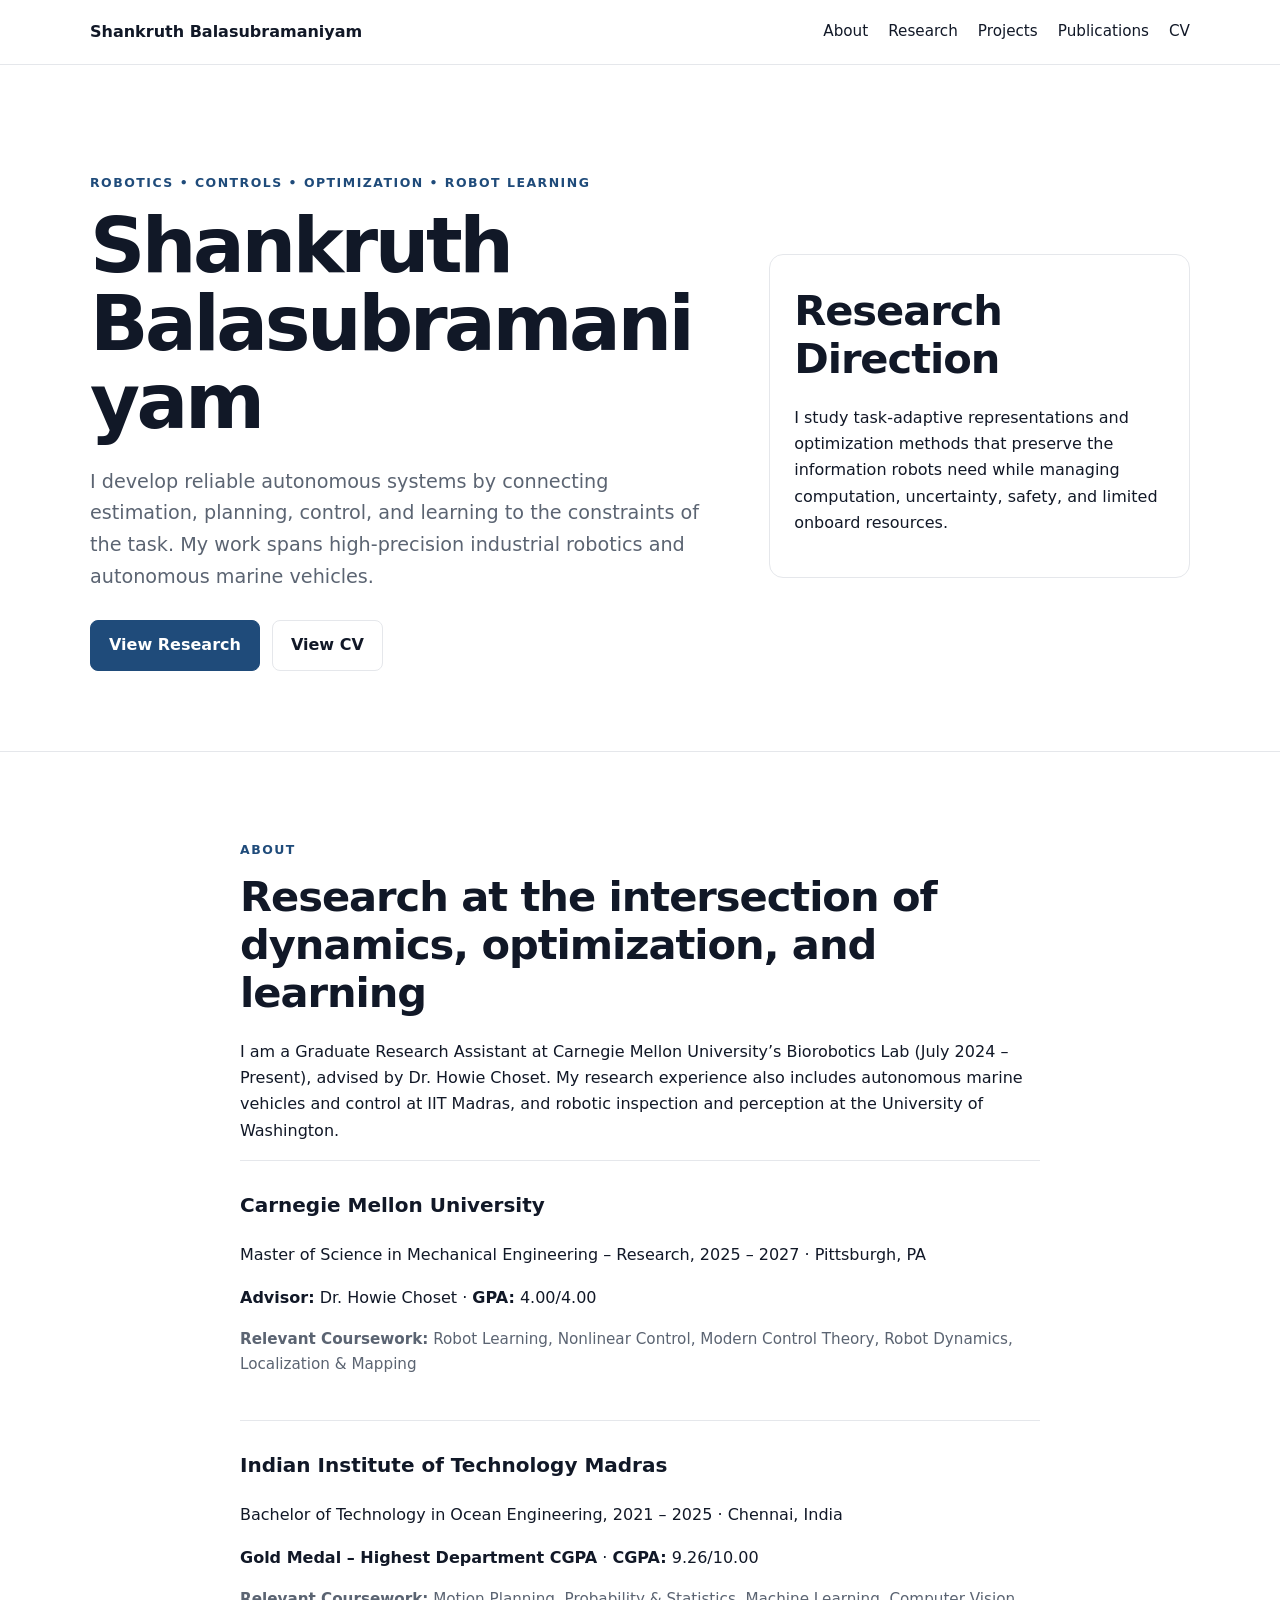
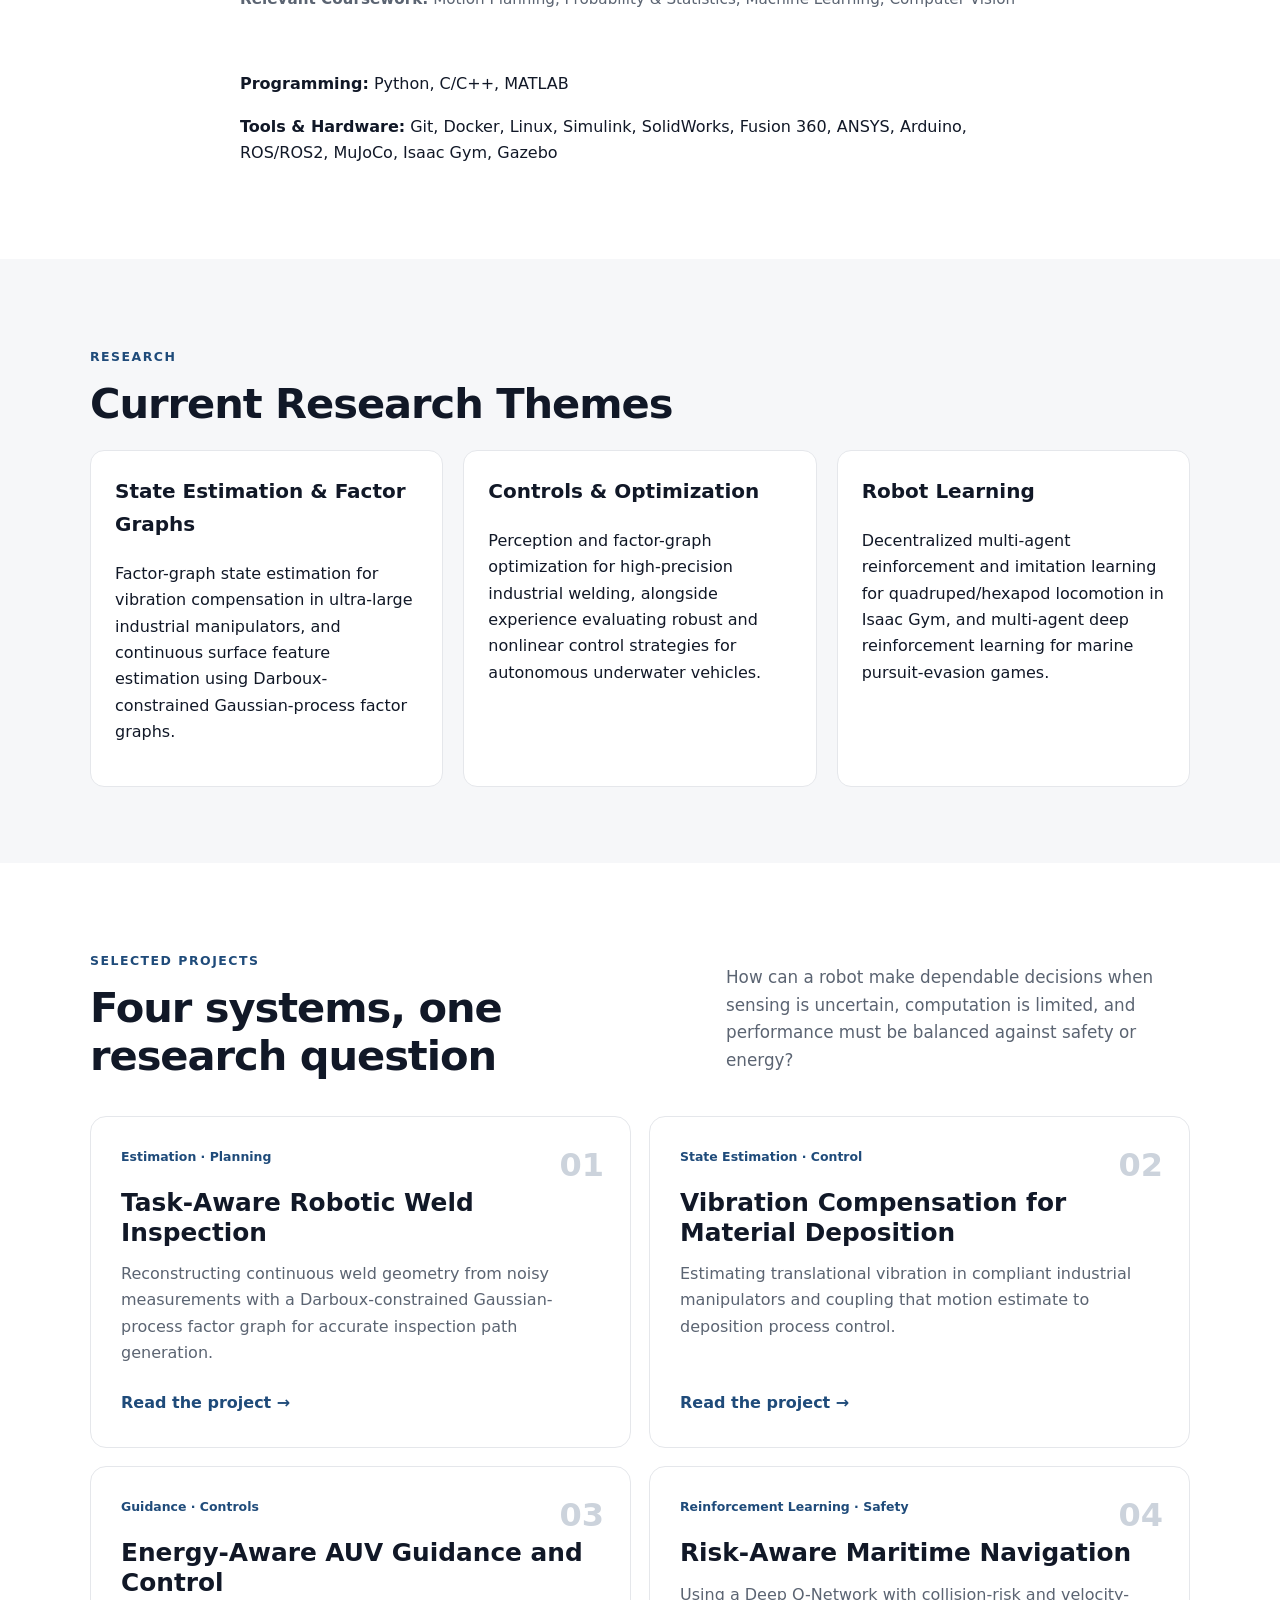
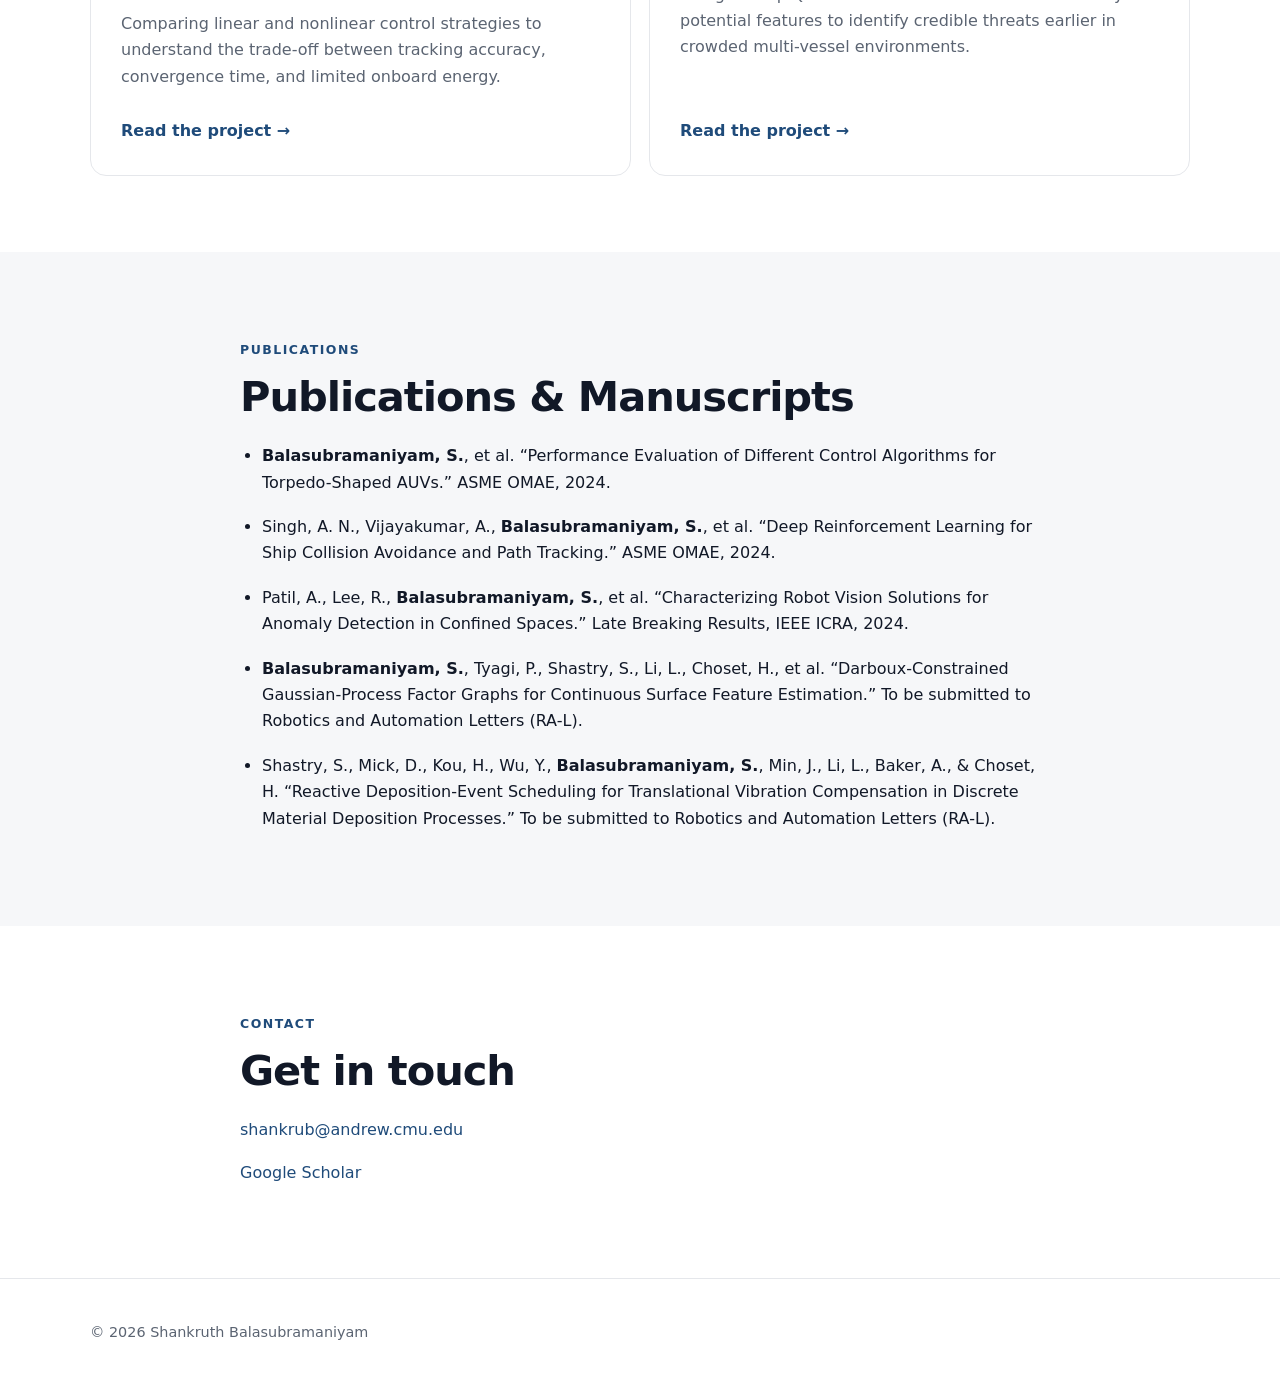
==== commit 4a67efd3: "Add project imagery and remove phone number" ====
--- a/index.html
+++ b/index.html
@@ -131,7 +131,6 @@
     <p class="eyebrow">Contact</p>
     <h2>Get in touch</h2>
     <p><a href="mailto:shankrub@andrew.cmu.edu">shankrub@andrew.cmu.edu</a></p>
-    <p><a href="tel:+14126702097">+1 (412) 670-2097</a></p>
     <p><a href="https://scholar.google.com/citations?user=RZcgPHcAAAAJ&amp;hl=en" target="_blank" rel="noopener">Google Scholar</a></p>
   </div>
 </section>
--- a/styles.css
+++ b/styles.css
@@ -24,4 +24,5 @@
 .section-intro{display:grid;grid-template-columns:1.25fr 1fr;gap:56px;align-items:end;margin-bottom:36px}.section-intro h2{margin-bottom:0}.section-intro>p{color:var(--muted);font-size:1.05rem;margin:0 0 5px}
 .project-grid{display:grid;grid-template-columns:repeat(2,1fr);gap:18px}.project-card{position:relative;display:flex;flex-direction:column;min-height:310px;padding:30px;border:1px solid var(--line);border-radius:16px;background:#fff;color:var(--text);transition:transform .2s ease,border-color .2s ease,box-shadow .2s ease}.project-card:hover{text-decoration:none;transform:translateY(-3px);border-color:#bac6d4;box-shadow:0 15px 35px rgba(17,24,39,.08)}.project-card h3{font-size:1.55rem;line-height:1.18;margin:14px 0}.project-card p{color:var(--muted);margin:0}.project-index{position:absolute;right:26px;top:22px;color:#ccd3dc;font-size:2rem;font-weight:700}.project-link{margin-top:auto;padding-top:24px;color:var(--accent);font-weight:700}
 .project-page{background:#fbfbfa}.project-page .site-header{position:static}.project-main{padding:72px 0 88px}.breadcrumb{display:flex;gap:8px;align-items:center;margin:0 0 52px;color:var(--muted);font-size:.92rem}.breadcrumb a{color:var(--muted)}.project-hero{display:grid;grid-template-columns:1.4fr .75fr;gap:68px;align-items:end;padding-bottom:54px;border-bottom:1px solid var(--line)}.project-hero h1{font-size:clamp(2.8rem,6vw,5.4rem);margin-bottom:24px}.project-deck{font-size:1.25rem;color:var(--muted);max-width:760px}.project-facts{border-left:1px solid var(--line);padding-left:28px}.project-facts dl{margin:0}.project-facts div+div{margin-top:20px}.project-facts dt{text-transform:uppercase;letter-spacing:.1em;font-size:.72rem;font-weight:700;color:var(--muted)}.project-facts dd{margin:4px 0 0;font-weight:600}.project-body{display:grid;grid-template-columns:minmax(0,1fr) 285px;gap:72px;padding-top:62px}.project-copy h2{font-size:2rem;margin-top:52px}.project-copy h2:first-child{margin-top:0}.project-copy p{font-size:1.08rem;color:#273142}.project-copy ul{padding-left:22px}.project-copy li{margin-bottom:10px}.project-aside{align-self:start;position:sticky;top:30px}.project-aside h3{font-size:.8rem;text-transform:uppercase;letter-spacing:.12em;color:var(--muted)}.project-aside ul{padding:0;list-style:none}.project-aside li{padding:10px 0;border-bottom:1px solid var(--line)}.media-placeholder{display:grid;place-items:center;min-height:360px;margin:54px 0 12px;border:1px dashed #aeb9c6;border-radius:16px;background:linear-gradient(135deg,#eef2f6,#f9fafb);color:#647181;text-align:center;padding:30px}.media-placeholder strong{display:block;color:#344150;margin-bottom:5px}.media-caption{color:var(--muted);font-size:.9rem;margin-bottom:54px}.next-project{display:flex;justify-content:space-between;align-items:center;gap:24px;margin-top:70px;padding-top:30px;border-top:1px solid var(--line)}.next-project strong{font-size:1.25rem}.next-project span{display:block;color:var(--muted);font-size:.85rem}.back-link{font-weight:700}
+.project-media{margin:54px 0}.project-media img{display:block;width:100%;height:auto;aspect-ratio:16/9;object-fit:cover;border:1px solid var(--line);border-radius:16px;background:#eef2f6}.project-media figcaption{margin-top:12px;color:var(--muted);font-size:.9rem}
 @media(max-width:800px){.hero-grid,.grid.three,.section-intro,.project-hero,.project-body{grid-template-columns:1fr}.project-grid{grid-template-columns:1fr}.nav{align-items:flex-start;padding:14px 0;flex-wrap:wrap}nav{gap:12px}.hero{padding-top:64px}html{scroll-padding-top:130px}.project-main{padding-top:34px}.breadcrumb{margin-bottom:34px}.project-hero{gap:34px}.project-facts{border-left:0;border-top:1px solid var(--line);padding:24px 0 0}.project-body{gap:40px}.project-aside{position:static}.media-placeholder{min-height:240px}.next-project{align-items:flex-start;flex-direction:column}}
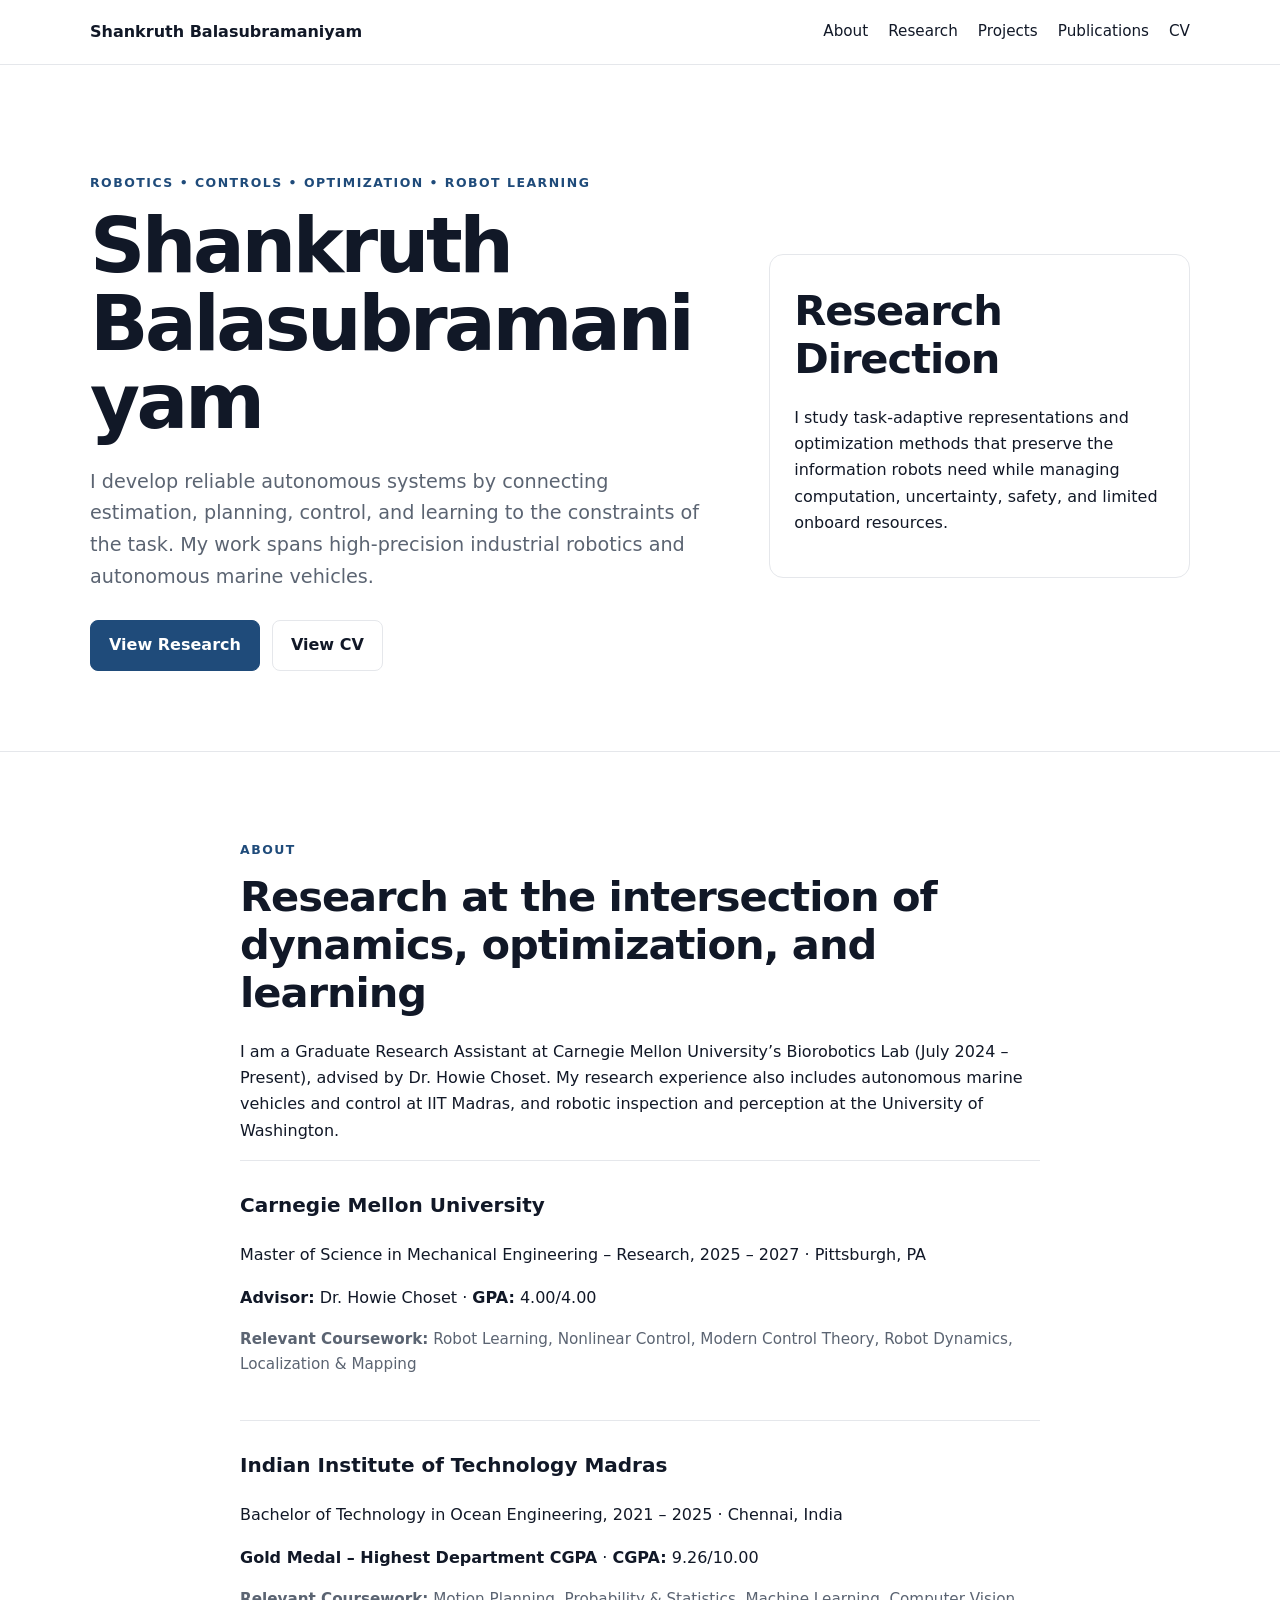
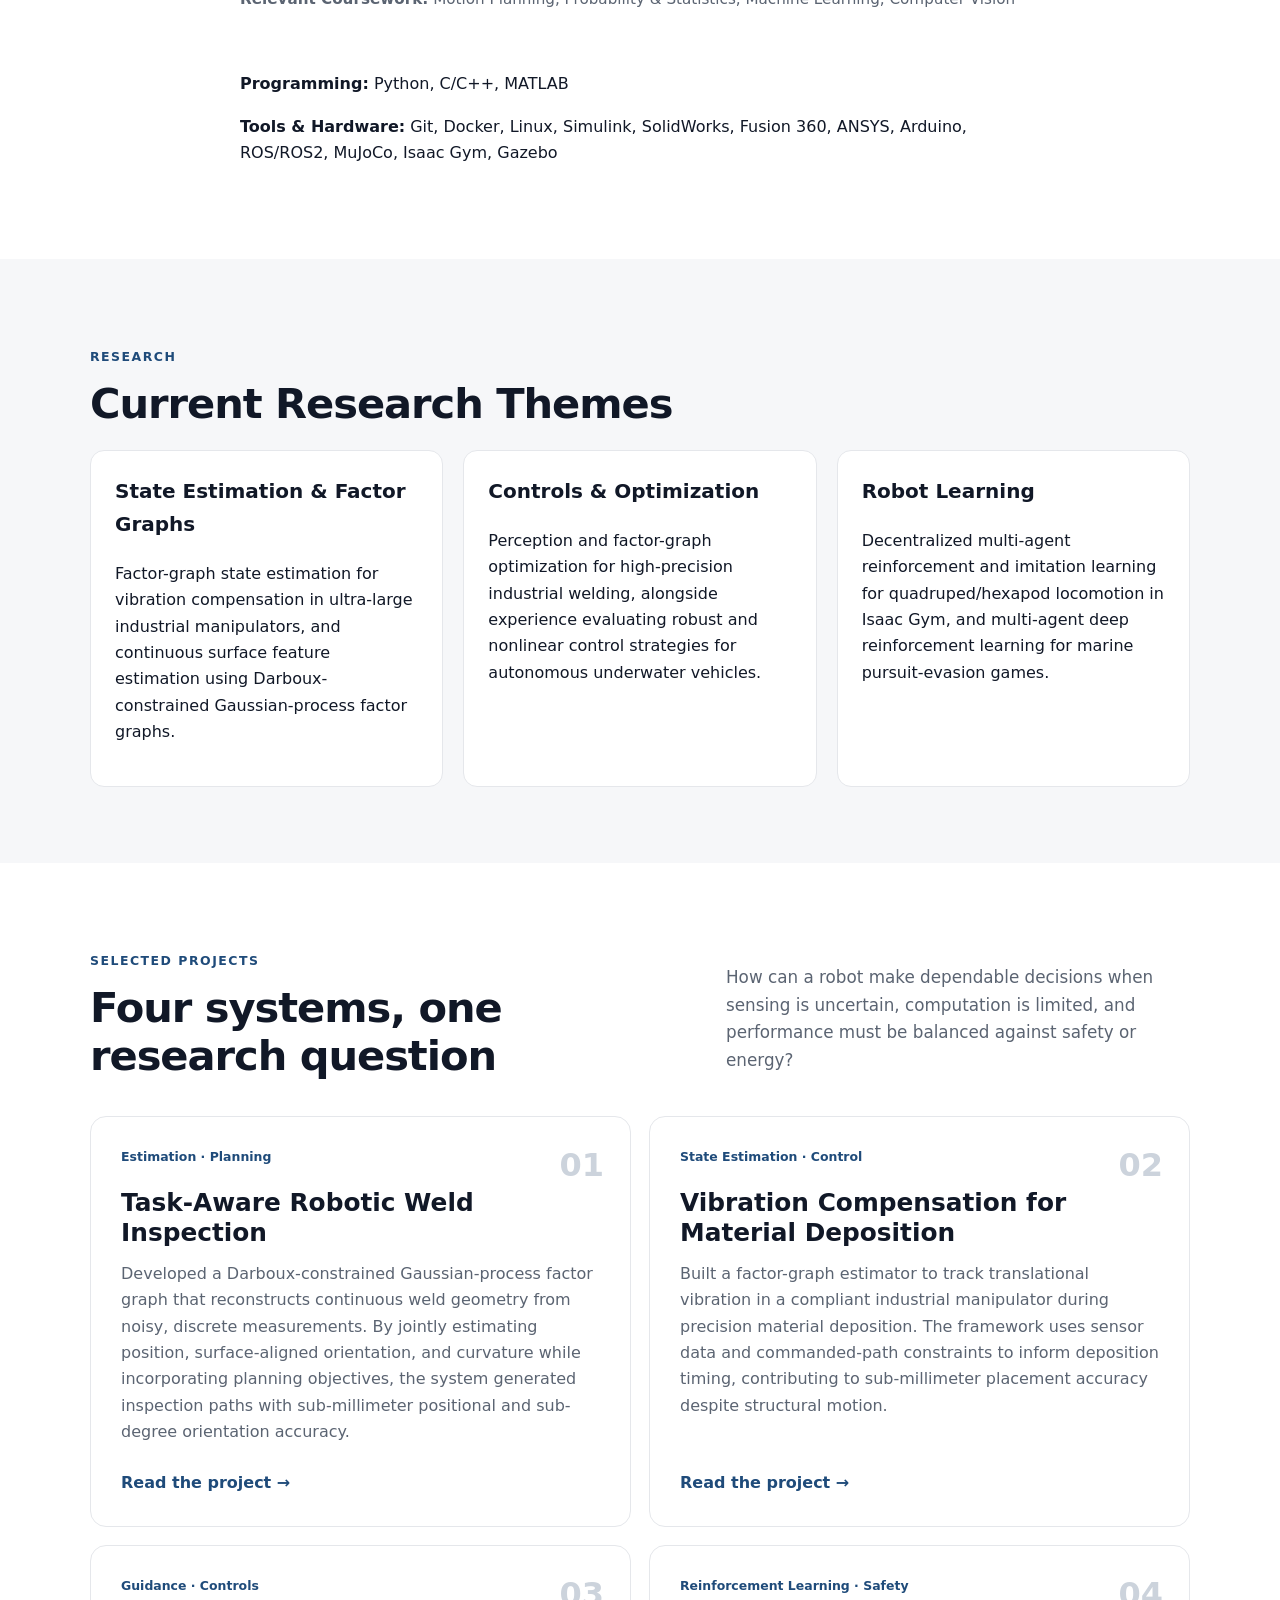
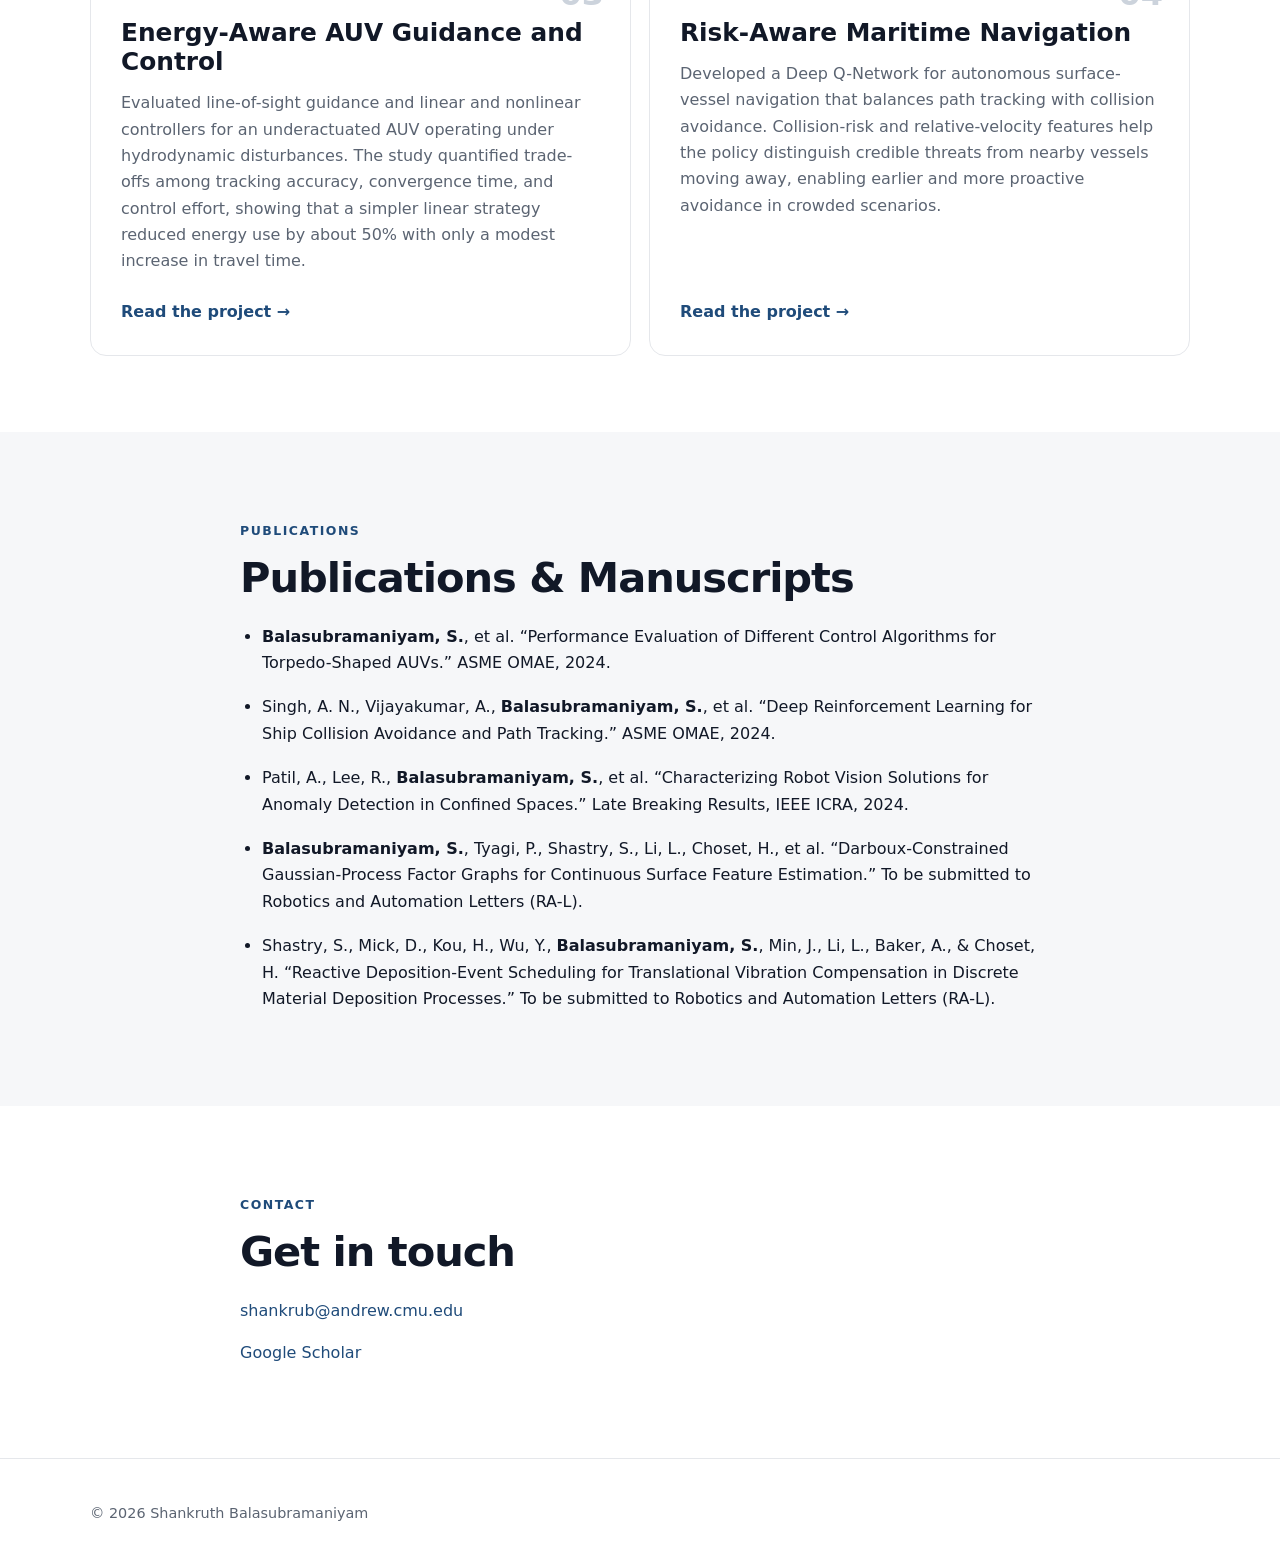
==== commit 3ca3f9fb: "Expand project summaries" ====
--- a/index.html
+++ b/index.html
@@ -89,25 +89,25 @@
       <a class="project-card" href="project-weld-inspection.html">
         <span class="project-index">01</span><span class="tag">Estimation · Planning</span>
         <h3>Task-Aware Robotic Weld Inspection</h3>
-        <p>Reconstructing continuous weld geometry from noisy measurements with a Darboux-constrained Gaussian-process factor graph for accurate inspection path generation.</p>
+        <p>Developed a Darboux-constrained Gaussian-process factor graph that reconstructs continuous weld geometry from noisy, discrete measurements. By jointly estimating position, surface-aligned orientation, and curvature while incorporating planning objectives, the system generated inspection paths with sub-millimeter positional and sub-degree orientation accuracy.</p>
         <span class="project-link">Read the project <span aria-hidden="true">→</span></span>
       </a>
       <a class="project-card" href="project-vibration-compensation.html">
         <span class="project-index">02</span><span class="tag">State Estimation · Control</span>
         <h3>Vibration Compensation for Material Deposition</h3>
-        <p>Estimating translational vibration in compliant industrial manipulators and coupling that motion estimate to deposition process control.</p>
+        <p>Built a factor-graph estimator to track translational vibration in a compliant industrial manipulator during precision material deposition. The framework uses sensor data and commanded-path constraints to inform deposition timing, contributing to sub-millimeter placement accuracy despite structural motion.</p>
         <span class="project-link">Read the project <span aria-hidden="true">→</span></span>
       </a>
       <a class="project-card" href="project-auv-control.html">
         <span class="project-index">03</span><span class="tag">Guidance · Controls</span>
         <h3>Energy-Aware AUV Guidance and Control</h3>
-        <p>Comparing linear and nonlinear control strategies to understand the trade-off between tracking accuracy, convergence time, and limited onboard energy.</p>
+        <p>Evaluated line-of-sight guidance and linear and nonlinear controllers for an underactuated AUV operating under hydrodynamic disturbances. The study quantified trade-offs among tracking accuracy, convergence time, and control effort, showing that a simpler linear strategy reduced energy use by about 50% with only a modest increase in travel time.</p>
         <span class="project-link">Read the project <span aria-hidden="true">→</span></span>
       </a>
       <a class="project-card" href="project-maritime-navigation.html">
         <span class="project-index">04</span><span class="tag">Reinforcement Learning · Safety</span>
         <h3>Risk-Aware Maritime Navigation</h3>
-        <p>Using a Deep Q-Network with collision-risk and velocity-potential features to identify credible threats earlier in crowded multi-vessel environments.</p>
+        <p>Developed a Deep Q-Network for autonomous surface-vessel navigation that balances path tracking with collision avoidance. Collision-risk and relative-velocity features help the policy distinguish credible threats from nearby vessels moving away, enabling earlier and more proactive avoidance in crowded scenarios.</p>
         <span class="project-link">Read the project <span aria-hidden="true">→</span></span>
       </a>
     </div>
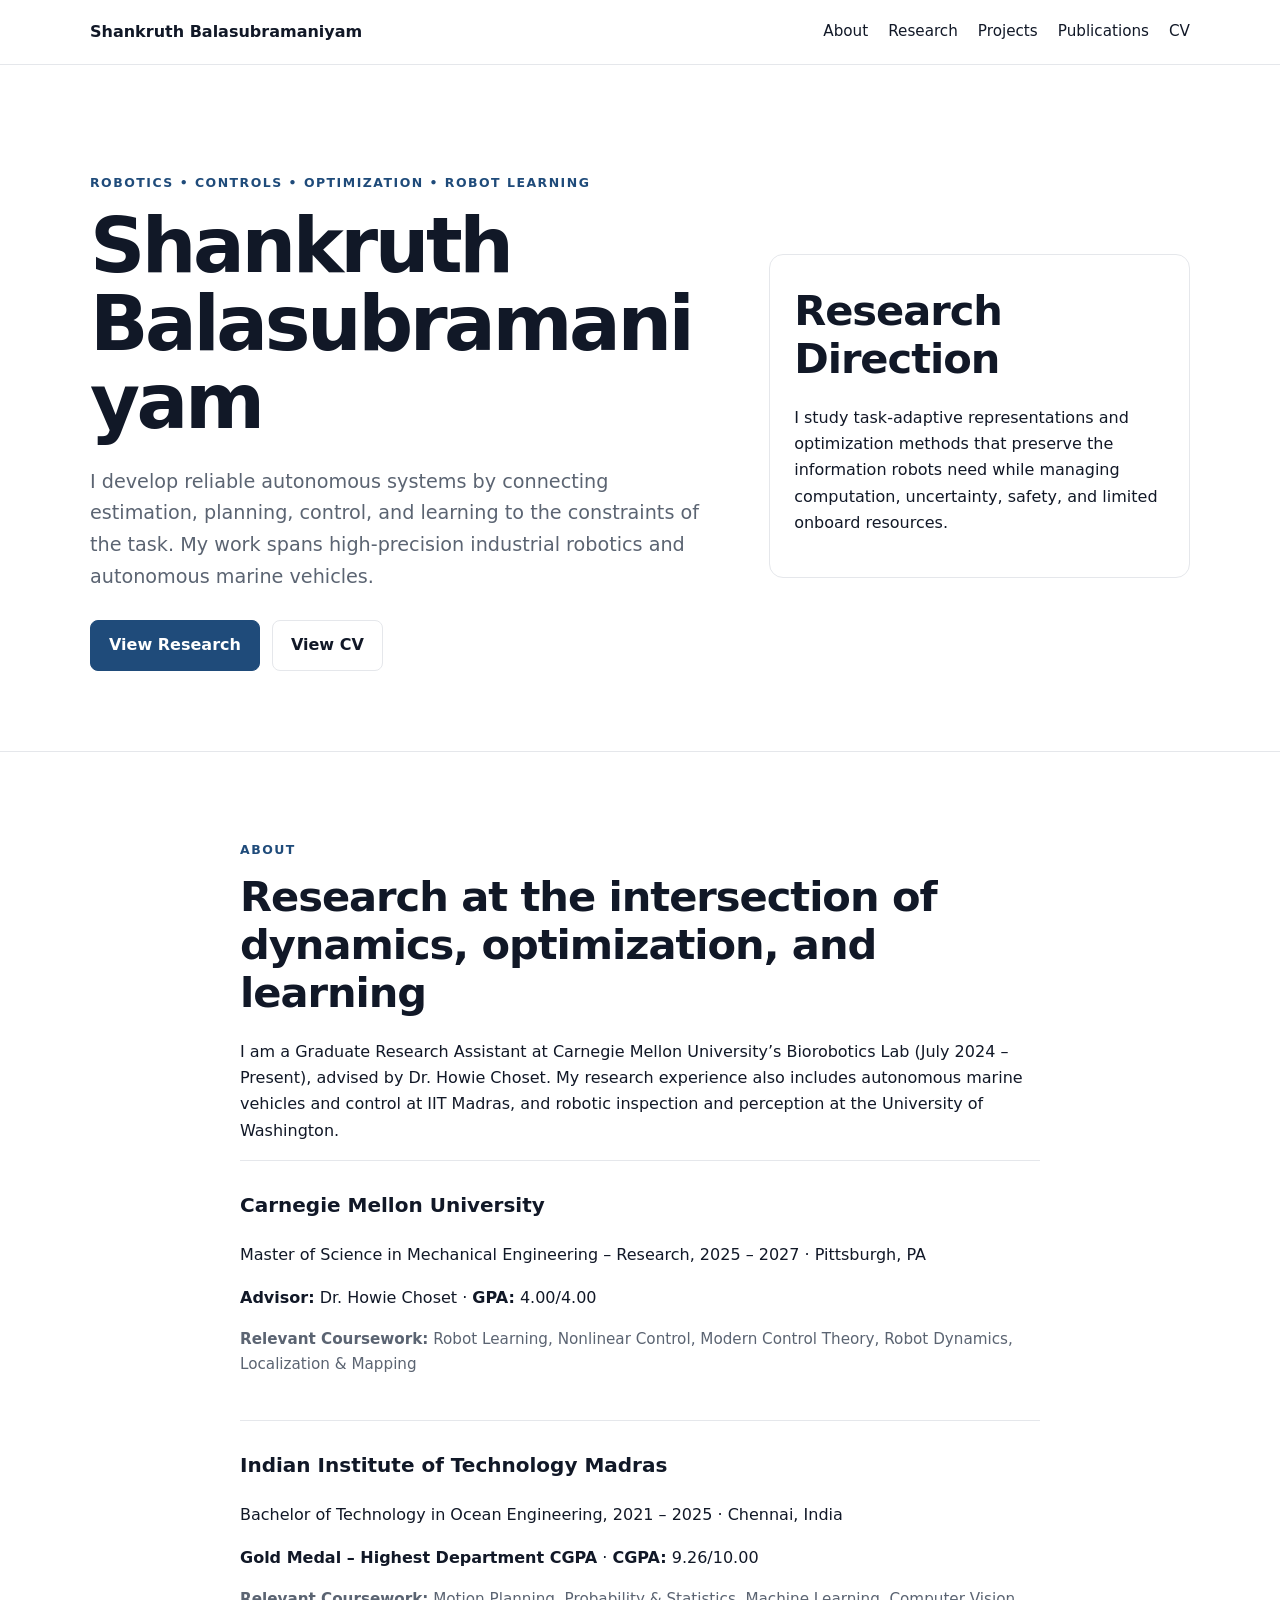
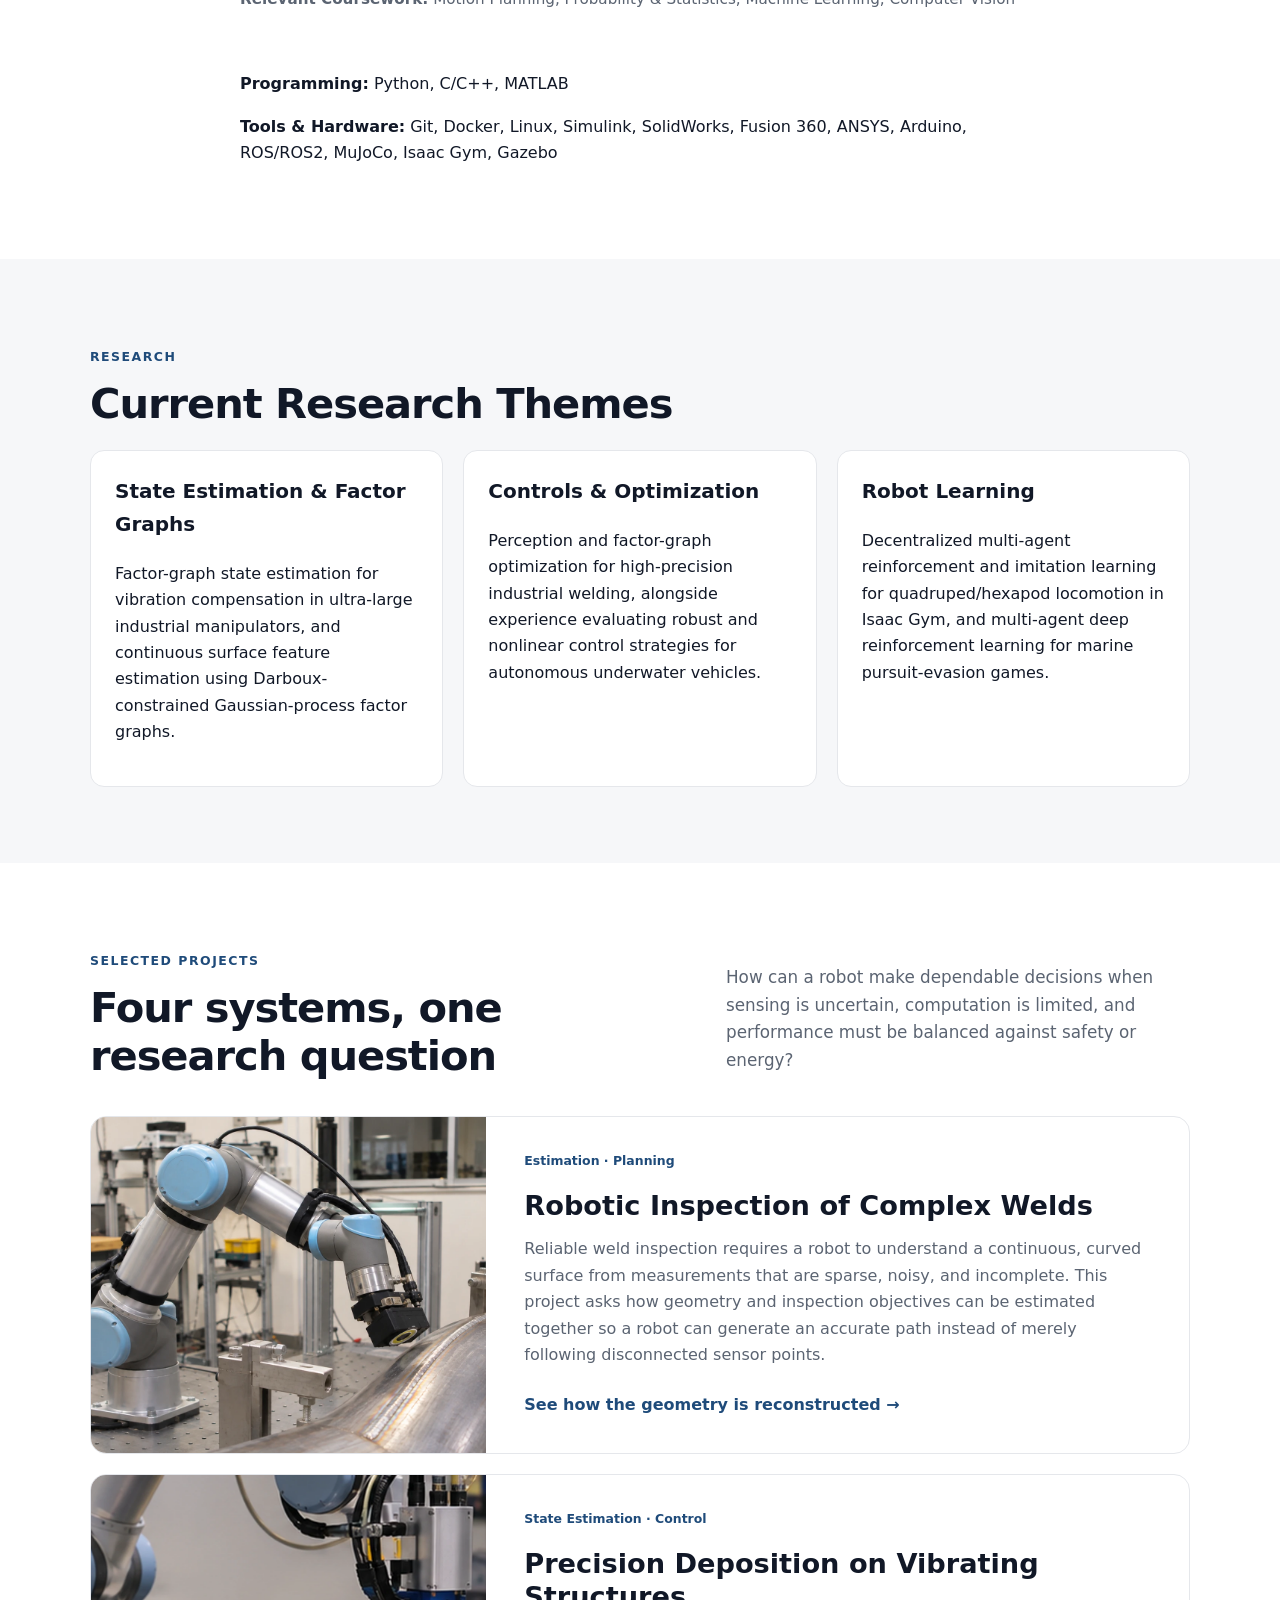
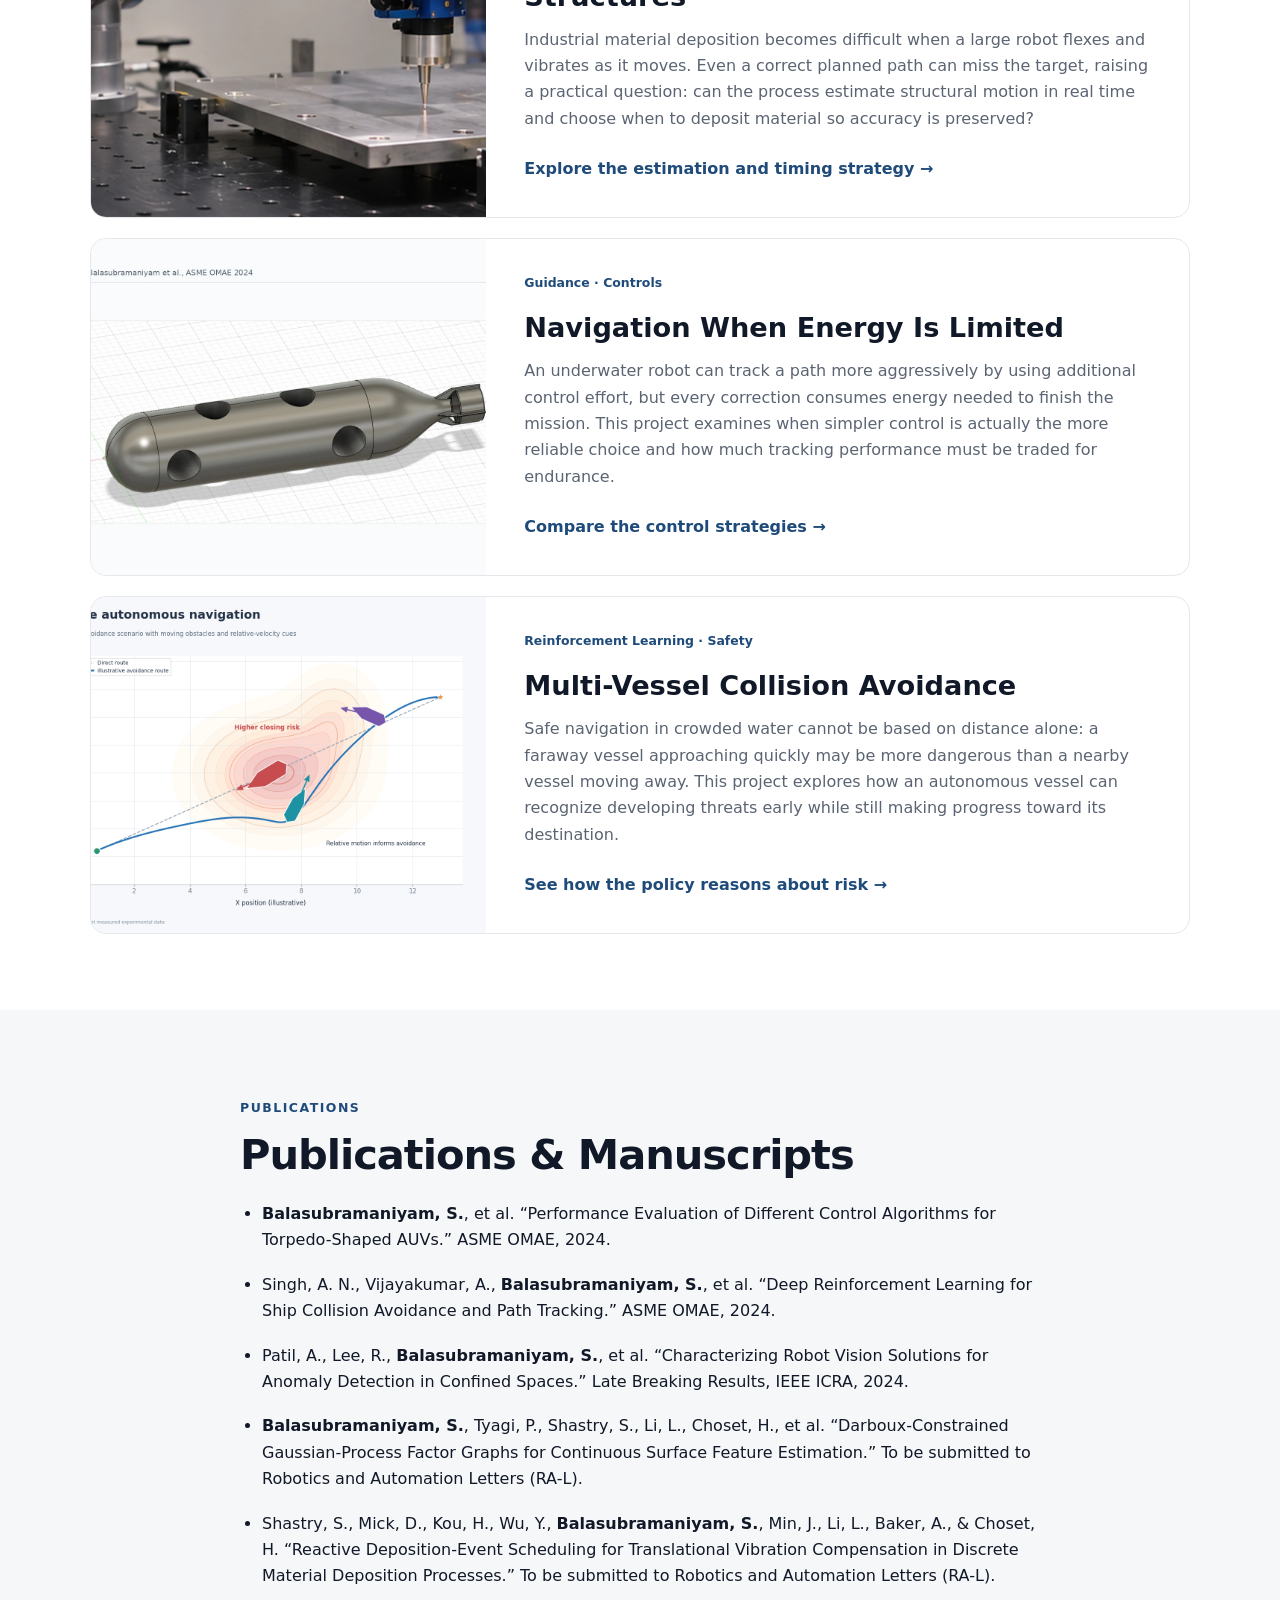
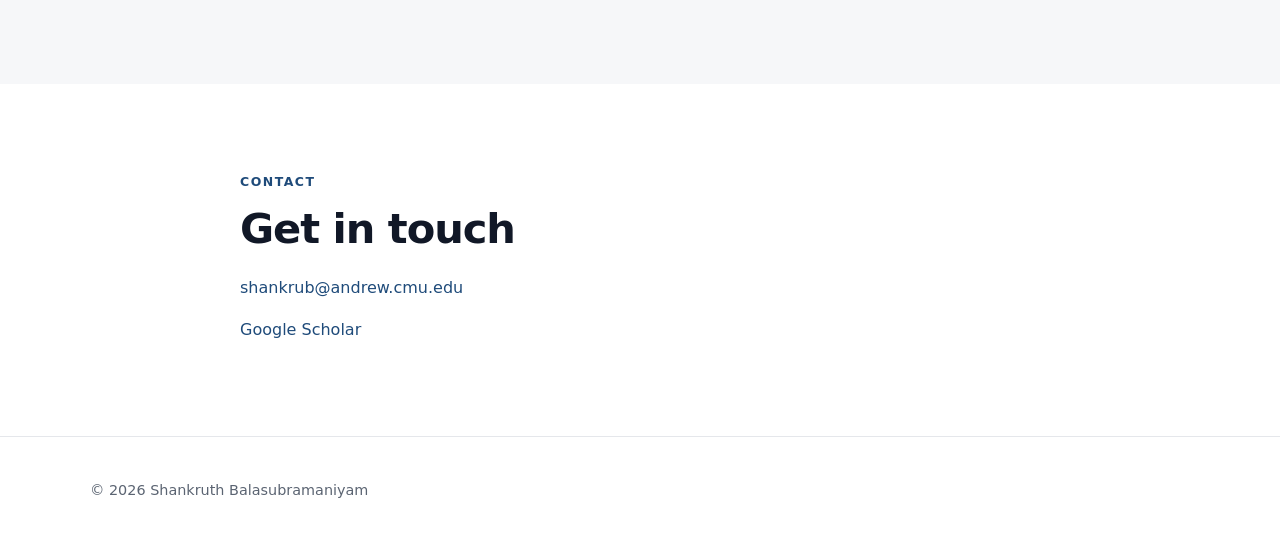
==== commit d9b1e879: "Reframe projects around research problems" ====
--- a/index.html
+++ b/index.html
@@ -87,28 +87,32 @@
     </div>
     <div class="project-grid">
       <a class="project-card" href="project-weld-inspection.html">
-        <span class="project-index">01</span><span class="tag">Estimation · Planning</span>
-        <h3>Task-Aware Robotic Weld Inspection</h3>
-        <p>Developed a Darboux-constrained Gaussian-process factor graph that reconstructs continuous weld geometry from noisy, discrete measurements. By jointly estimating position, surface-aligned orientation, and curvature while incorporating planning objectives, the system generated inspection paths with sub-millimeter positional and sub-degree orientation accuracy.</p>
-        <span class="project-link">Read the project <span aria-hidden="true">→</span></span>
+        <span class="project-thumb"><img src="assets/01_weld_top_lab.webp" alt="Robotic arm inspecting a weld seam" width="1600" height="900"></span>
+        <span class="project-card-copy"><span class="tag">Estimation · Planning</span>
+        <h3>Robotic Inspection of Complex Welds</h3>
+        <p>Reliable weld inspection requires a robot to understand a continuous, curved surface from measurements that are sparse, noisy, and incomplete. This project asks how geometry and inspection objectives can be estimated together so a robot can generate an accurate path instead of merely following disconnected sensor points.</p>
+        <span class="project-link">See how the geometry is reconstructed <span aria-hidden="true">→</span></span></span>
       </a>
       <a class="project-card" href="project-vibration-compensation.html">
-        <span class="project-index">02</span><span class="tag">State Estimation · Control</span>
-        <h3>Vibration Compensation for Material Deposition</h3>
-        <p>Built a factor-graph estimator to track translational vibration in a compliant industrial manipulator during precision material deposition. The framework uses sensor data and commanded-path constraints to inform deposition timing, contributing to sub-millimeter placement accuracy despite structural motion.</p>
-        <span class="project-link">Read the project <span aria-hidden="true">→</span></span>
+        <span class="project-thumb"><img src="assets/03_deposition_top_lab.webp" alt="Robotic material-deposition system" width="1600" height="900"></span>
+        <span class="project-card-copy"><span class="tag">State Estimation · Control</span>
+        <h3>Precision Deposition on Vibrating Structures</h3>
+        <p>Industrial material deposition becomes difficult when a large robot flexes and vibrates as it moves. Even a correct planned path can miss the target, raising a practical question: can the process estimate structural motion in real time and choose when to deposit material so accuracy is preserved?</p>
+        <span class="project-link">Explore the estimation and timing strategy <span aria-hidden="true">→</span></span></span>
       </a>
       <a class="project-card" href="project-auv-control.html">
-        <span class="project-index">03</span><span class="tag">Guidance · Controls</span>
-        <h3>Energy-Aware AUV Guidance and Control</h3>
-        <p>Evaluated line-of-sight guidance and linear and nonlinear controllers for an underactuated AUV operating under hydrodynamic disturbances. The study quantified trade-offs among tracking accuracy, convergence time, and control effort, showing that a simpler linear strategy reduced energy use by about 50% with only a modest increase in travel time.</p>
-        <span class="project-link">Read the project <span aria-hidden="true">→</span></span>
+        <span class="project-thumb"><img src="assets/05_auv_top_paper_fig1.webp" alt="Design of a torpedo-shaped autonomous underwater vehicle" width="1600" height="900"></span>
+        <span class="project-card-copy"><span class="tag">Guidance · Controls</span>
+        <h3>Navigation When Energy Is Limited</h3>
+        <p>An underwater robot can track a path more aggressively by using additional control effort, but every correction consumes energy needed to finish the mission. This project examines when simpler control is actually the more reliable choice and how much tracking performance must be traded for endurance.</p>
+        <span class="project-link">Compare the control strategies <span aria-hidden="true">→</span></span></span>
       </a>
       <a class="project-card" href="project-maritime-navigation.html">
-        <span class="project-index">04</span><span class="tag">Reinforcement Learning · Safety</span>
-        <h3>Risk-Aware Maritime Navigation</h3>
-        <p>Developed a Deep Q-Network for autonomous surface-vessel navigation that balances path tracking with collision avoidance. Collision-risk and relative-velocity features help the policy distinguish credible threats from nearby vessels moving away, enabling earlier and more proactive avoidance in crowded scenarios.</p>
-        <span class="project-link">Read the project <span aria-hidden="true">→</span></span>
+        <span class="project-thumb"><img src="assets/07_asv_top_risk_navigation.png" alt="Multi-vessel collision-avoidance scenario" width="1600" height="900"></span>
+        <span class="project-card-copy"><span class="tag">Reinforcement Learning · Safety</span>
+        <h3>Multi-Vessel Collision Avoidance</h3>
+        <p>Safe navigation in crowded water cannot be based on distance alone: a faraway vessel approaching quickly may be more dangerous than a nearby vessel moving away. This project explores how an autonomous vessel can recognize developing threats early while still making progress toward its destination.</p>
+        <span class="project-link">See how the policy reasons about risk <span aria-hidden="true">→</span></span></span>
       </a>
     </div>
   </div>
--- a/styles.css
+++ b/styles.css
@@ -22,7 +22,7 @@
 .pubs{padding-left:22px}.pubs li{margin-bottom:18px}
 footer{border-top:1px solid var(--line);padding:28px 0;color:var(--muted);font-size:.9rem}
 .section-intro{display:grid;grid-template-columns:1.25fr 1fr;gap:56px;align-items:end;margin-bottom:36px}.section-intro h2{margin-bottom:0}.section-intro>p{color:var(--muted);font-size:1.05rem;margin:0 0 5px}
-.project-grid{display:grid;grid-template-columns:repeat(2,1fr);gap:18px}.project-card{position:relative;display:flex;flex-direction:column;min-height:310px;padding:30px;border:1px solid var(--line);border-radius:16px;background:#fff;color:var(--text);transition:transform .2s ease,border-color .2s ease,box-shadow .2s ease}.project-card:hover{text-decoration:none;transform:translateY(-3px);border-color:#bac6d4;box-shadow:0 15px 35px rgba(17,24,39,.08)}.project-card h3{font-size:1.55rem;line-height:1.18;margin:14px 0}.project-card p{color:var(--muted);margin:0}.project-index{position:absolute;right:26px;top:22px;color:#ccd3dc;font-size:2rem;font-weight:700}.project-link{margin-top:auto;padding-top:24px;color:var(--accent);font-weight:700}
+.project-grid{display:grid;gap:20px}.project-card{display:grid;grid-template-columns:minmax(260px,36%) 1fr;min-height:290px;overflow:hidden;border:1px solid var(--line);border-radius:16px;background:#fff;color:var(--text);transition:transform .2s ease,border-color .2s ease,box-shadow .2s ease}.project-card:hover{text-decoration:none;transform:translateY(-3px);border-color:#bac6d4;box-shadow:0 15px 35px rgba(17,24,39,.08)}.project-thumb{min-height:100%;overflow:hidden;background:#eef2f6}.project-thumb img{display:block;width:100%;height:100%;object-fit:cover}.project-card-copy{display:flex;flex-direction:column;padding:34px 38px}.project-card h3{font-size:1.7rem;line-height:1.18;margin:12px 0 14px}.project-card p{color:var(--muted);margin:0;max-width:700px}.project-link{margin-top:auto;padding-top:24px;color:var(--accent);font-weight:700}
 .project-page{background:#fbfbfa}.project-page .site-header{position:static}.project-main{padding:72px 0 88px}.breadcrumb{display:flex;gap:8px;align-items:center;margin:0 0 52px;color:var(--muted);font-size:.92rem}.breadcrumb a{color:var(--muted)}.project-hero{display:grid;grid-template-columns:1.4fr .75fr;gap:68px;align-items:end;padding-bottom:54px;border-bottom:1px solid var(--line)}.project-hero h1{font-size:clamp(2.8rem,6vw,5.4rem);margin-bottom:24px}.project-deck{font-size:1.25rem;color:var(--muted);max-width:760px}.project-facts{border-left:1px solid var(--line);padding-left:28px}.project-facts dl{margin:0}.project-facts div+div{margin-top:20px}.project-facts dt{text-transform:uppercase;letter-spacing:.1em;font-size:.72rem;font-weight:700;color:var(--muted)}.project-facts dd{margin:4px 0 0;font-weight:600}.project-body{display:grid;grid-template-columns:minmax(0,1fr) 285px;gap:72px;padding-top:62px}.project-copy h2{font-size:2rem;margin-top:52px}.project-copy h2:first-child{margin-top:0}.project-copy p{font-size:1.08rem;color:#273142}.project-copy ul{padding-left:22px}.project-copy li{margin-bottom:10px}.project-aside{align-self:start;position:sticky;top:30px}.project-aside h3{font-size:.8rem;text-transform:uppercase;letter-spacing:.12em;color:var(--muted)}.project-aside ul{padding:0;list-style:none}.project-aside li{padding:10px 0;border-bottom:1px solid var(--line)}.media-placeholder{display:grid;place-items:center;min-height:360px;margin:54px 0 12px;border:1px dashed #aeb9c6;border-radius:16px;background:linear-gradient(135deg,#eef2f6,#f9fafb);color:#647181;text-align:center;padding:30px}.media-placeholder strong{display:block;color:#344150;margin-bottom:5px}.media-caption{color:var(--muted);font-size:.9rem;margin-bottom:54px}.next-project{display:flex;justify-content:space-between;align-items:center;gap:24px;margin-top:70px;padding-top:30px;border-top:1px solid var(--line)}.next-project strong{font-size:1.25rem}.next-project span{display:block;color:var(--muted);font-size:.85rem}.back-link{font-weight:700}
 .project-media{margin:54px 0}.project-media img{display:block;width:100%;height:auto;aspect-ratio:16/9;object-fit:cover;border:1px solid var(--line);border-radius:16px;background:#eef2f6}.project-media figcaption{margin-top:12px;color:var(--muted);font-size:.9rem}
-@media(max-width:800px){.hero-grid,.grid.three,.section-intro,.project-hero,.project-body{grid-template-columns:1fr}.project-grid{grid-template-columns:1fr}.nav{align-items:flex-start;padding:14px 0;flex-wrap:wrap}nav{gap:12px}.hero{padding-top:64px}html{scroll-padding-top:130px}.project-main{padding-top:34px}.breadcrumb{margin-bottom:34px}.project-hero{gap:34px}.project-facts{border-left:0;border-top:1px solid var(--line);padding:24px 0 0}.project-body{gap:40px}.project-aside{position:static}.media-placeholder{min-height:240px}.next-project{align-items:flex-start;flex-direction:column}}
+@media(max-width:800px){.hero-grid,.grid.three,.section-intro,.project-hero,.project-body{grid-template-columns:1fr}.project-card{grid-template-columns:1fr}.project-thumb{min-height:0;aspect-ratio:16/9}.project-card-copy{padding:26px}.nav{align-items:flex-start;padding:14px 0;flex-wrap:wrap}nav{gap:12px}.hero{padding-top:64px}html{scroll-padding-top:130px}.project-main{padding-top:34px}.breadcrumb{margin-bottom:34px}.project-hero{gap:34px}.project-facts{border-left:0;border-top:1px solid var(--line);padding:24px 0 0}.project-body{gap:40px}.project-aside{position:static}.media-placeholder{min-height:240px}.next-project{align-items:flex-start;flex-direction:column}}
